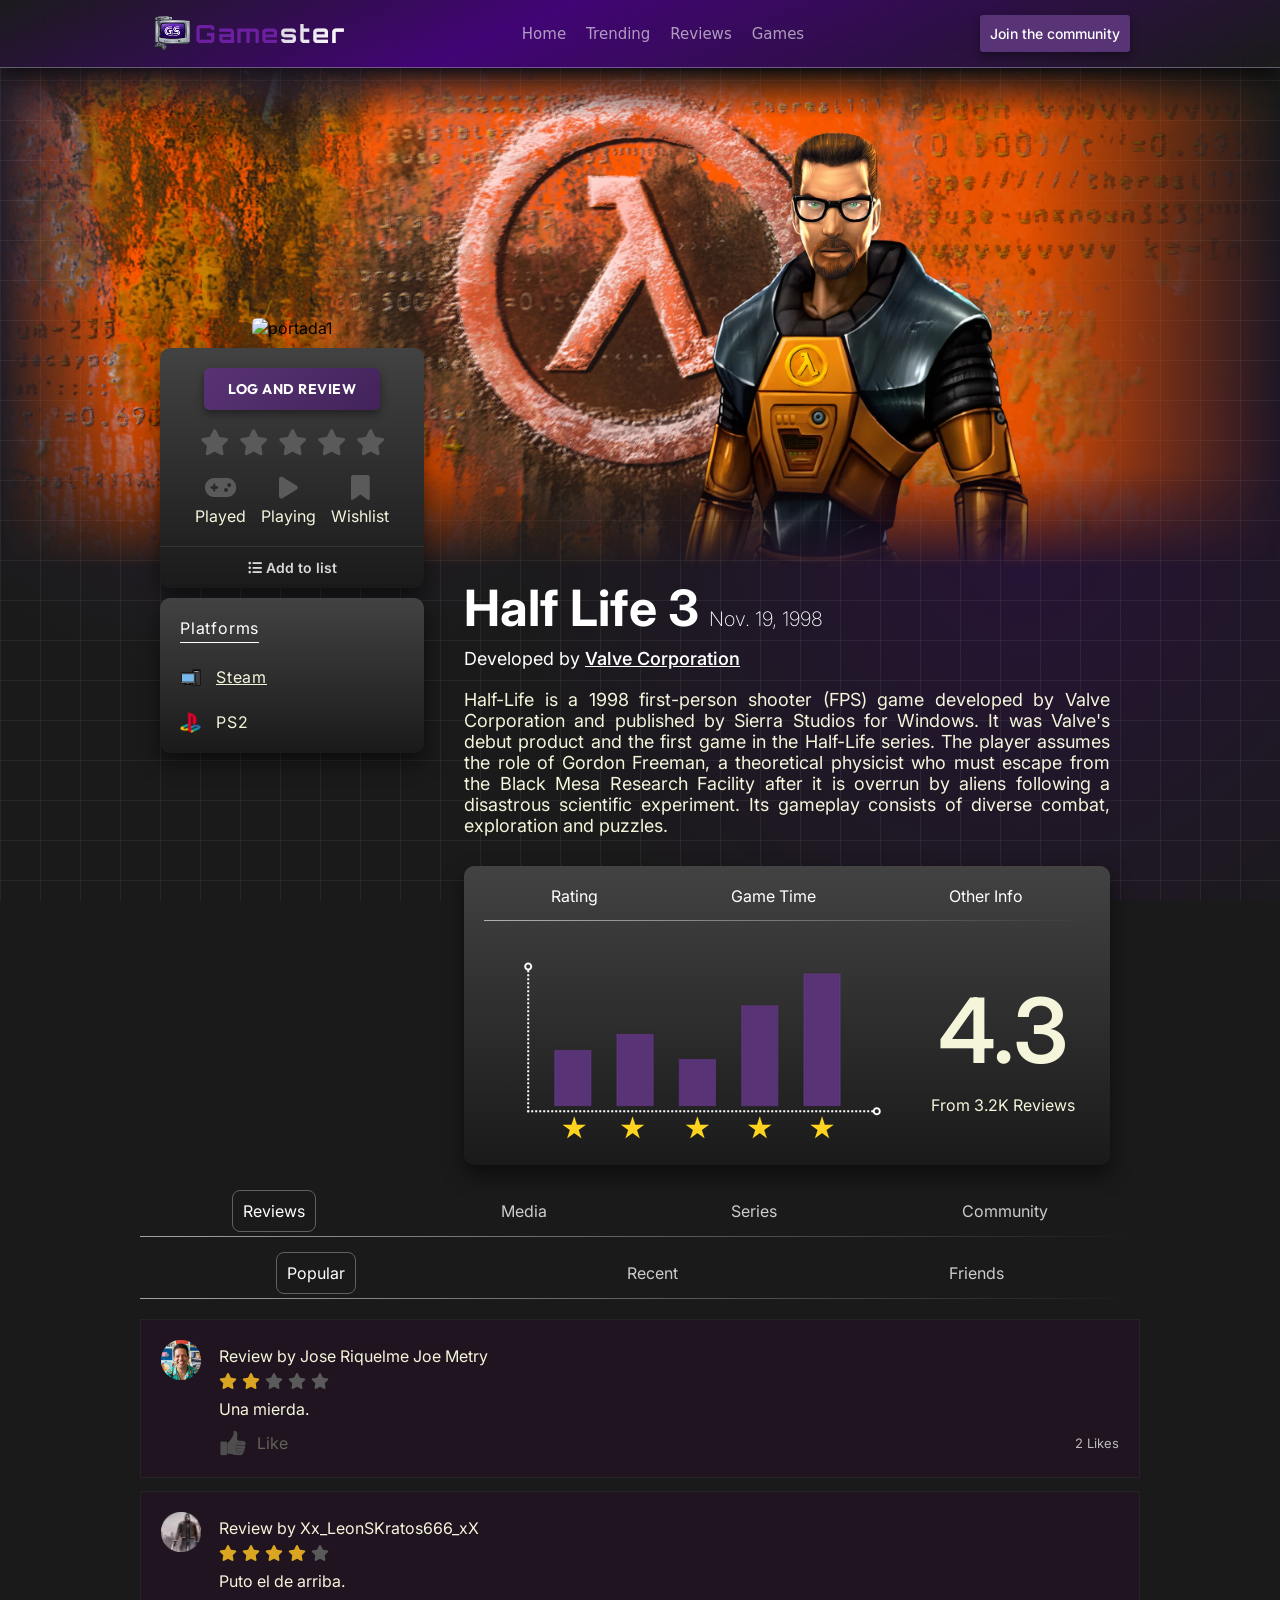
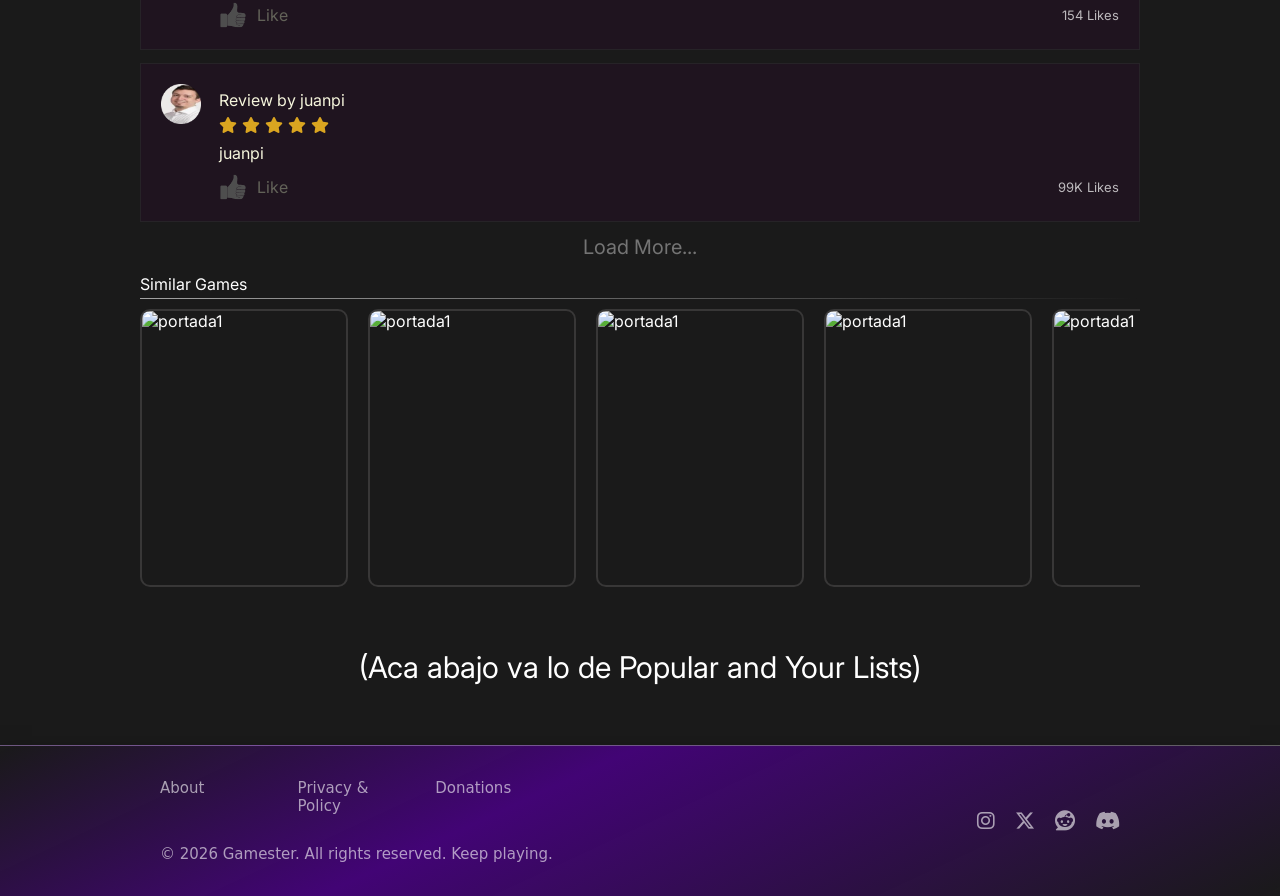
==== Landing/pages/game/index.html @ 96850163 "Minor changes" ====
<!DOCTYPE html>
<html lang="es">

<head>
    <meta charset="UTF-8">
    <meta name="viewport" content="width=device-width, initial-scale=1.0">
    <title>Demo</title>

    <link rel="stylesheet" href="../../styles/base.css">
    <link rel="stylesheet" href="../../styles/header.css">
    <link rel="stylesheet" href="../../styles/game/game-page.css">
    <link rel="stylesheet" href="../../styles/games-grid.css">
    <link rel="stylesheet" href="../../styles/footer.css">
    <link rel="stylesheet" href="../../styles/misc.css">

    <link rel="stylesheet" href="https://cdnjs.cloudflare.com/ajax/libs/font-awesome/6.7.2/css/all.min.css">
</head>

<body>

    <body>
        <!--------------------- HEADER ------------------------->

        <header class="header-container container-full">
            <div class="header container-xxl">
                <a href="../../index.html" class="no-lined-text">
                    <div class="logo">
                        <div class="logo-img">
                            <img src="../../assets/logo.png" alt="Gamester" class="logo-img">
                        </div>
                        <h1 class="logo-text" data-text="Gamester">
                            <span>Game</span>ster
                        </h1>
                    </div>
                </a>
                <nav class="nav">
                    <ul class="nav-list">
                        <li>
                            <a class="nav-list-item" href="../../index.html">Home</a>
                        </li>
                        <li>
                            <a class="nav-list-item" href="#">Trending</a>
                        </li>
                        <li>
                            <a class="nav-list-item" href="#">Reviews</a>
                        </li>
                        <li>
                            <a class="nav-list-item" href="#">Games</a>
                        </li>
                    </ul>
                </nav>
                <button class="join-button">
                    Join the community
                </button>

                <button class="menu-ham">
                    <i class="fa-solid fa-bars"></i>
                </button>

                <section class="side-menu">
                    <nav class="nav-side-bar">
                        <ul class="nav-list-side-bar">
                            <li>
                                <a class="nav-list-item item-side-bar" href="../../index.html">Home</a>
                            </li>
                            <li>
                                <a class="nav-list-item item-side-bar" href="#">Trending</a>
                            </li>
                            <li>
                                <a class="nav-list-item item-side-bar" href="#">Reviews</a>
                            </li>
                            <li class="last-li">
                                <a class="nav-list-item item-side-bar" href="#">Games</a>
                            </li>
                        </ul>
                    </nav>
                </section>
            </div>
        </header>

        <!---------------------- MAIN -------------------------->

        <main class="main container-full fade-in-objects">
            <section class="game-container">
                <div class="game-banner"></div>
                <div class="game-info container-xxl">
                    <div class="column-1">
                        <div class="game-pic">
                            <img src="https://images.igdb.com/igdb/image/upload/t_cover_big/co7zzj.webp" alt="portada1">
                        </div>
                        <div class="game-actions">
                            <button class="log-button">Log and Review</button>
                            <div class="stars-container">
                                <i class="star-icon fa-solid fa-star"></i>
                                <i class="star-icon fa-solid fa-star"></i>
                                <i class="star-icon fa-solid fa-star"></i>
                                <i class="star-icon fa-solid fa-star"></i>
                                <i class="star-icon fa-solid fa-star"></i>
                            </div>
                            <div class="user-states">
                                <div class="state-container">
                                    <i class="state-icon fa-solid fa-gamepad"></i>
                                    <p class="state-text">Played</p>
                                </div>
                                <div class="state-container">
                                    <i class="state-icon fa-solid fa-play"></i>
                                    <p class="state-text">Playing</p>
                                </div>
                                <div class="state-container">
                                    <i class="state-icon fa-solid fa-bookmark"></i>
                                    <p class="state-text">Wishlist</p>
                                </div>
                            </div>
                            <button class="add-to-list-button"><i class="fa-solid fa-list-ul"></i> Add to list</button>
                        </div>

                        <div class="platforms-box">
                            <p class="state-text platforms-text lined-text">Platforms</p>
                            <div class="platform-row">
                                <img src="../../assets/game-page/platform-logos/pc-logo.webp" alt="PC"
                                    class="platforms-image">
                                <a href="https://store.steampowered.com/app/70/HalfLife/" target="_blank"
                                    class="state-text platforms-text">Steam</a>
                            </div>
                            <div class="platform-row">
                                <img src="../../assets/game-page/platform-logos/ps-logo.webp" alt="PC"
                                    class="platforms-image">
                                <p class="state-text platforms-text">PS2</p>
                            </div>
                        </div>
                    </div>
                    <div class="column-2">
                        <div class="game-title">
                            <p>Half Life 3</p>
                            <p class="game-title-date">Nov. 19, 1998</p>
                        </div>
                        <div class="game-title">
                            <p class="game-title-developer">Developed by <span class="company-name">Valve
                                    Corporation</span></p>
                        </div>
                        <div class="game-title game-description">
                            <p>Half-Life is a 1998 first-person shooter (FPS) game developed by Valve Corporation and
                                published by Sierra Studios for Windows. It was Valve's debut product and the first game
                                in the Half-Life series. The player assumes the role of Gordon Freeman, a theoretical
                                physicist who must escape from the Black Mesa Research Facility after it is overrun by
                                aliens following a disastrous scientific experiment. Its gameplay consists of diverse
                                combat, exploration and puzzles.</p>
                        </div>
                        <div class="other-info-box">
                            <div class=gradient-lined-text>
                                <div class="other-info-header">
                                    <p>Rating</p>
                                    <p>Game Time</p>
                                    <p>Other Info</p>
                                </div>
                            </div>
                            <div class="other-info-body">
                                <img src="../../assets/game-page/other-info/histogram.png" alt="Grafico reviews"
                                    class="review-graph">
                                <div class="review-info">
                                    <p class="state-text review-number">4.3</p>
                                    <p class="state-text">From 3.2K Reviews</p>
                                </div>
                            </div>
                        </div>
                    </div>
                </div>
                <div class="details-column container-xxl">
                    <div class="details-header state-text gradient-lined-text">
                        <p class="selected-text">Reviews</p>
                        <p class="section-text">Media</p>
                        <p class="section-text">Series</p>
                        <p class="section-text">Community</p>
                    </div>
                    <div class="review-container">
                        <div class="details-header state-text gradient-lined-text">
                            <p class="selected-text">Popular</p>
                            <p class="section-text">Recent</p>
                            <p class="section-text">Friends</p>
                        </div>
                        <div class="review-box">
                            <img src="../../assets/game-page/review/quiensera.webp" alt="Reviewer1" class="mini-pfp">
                            <div class="review-content">
                                <p class="state-text">Review by Jose Riquelme Joe Metry</p>
                                <div class="reviewed-stars">
                                    <i class="yellow-star fa-solid fa-star"></i>
                                    <i class="yellow-star fa-solid fa-star"></i>
                                    <i class="grey-star fa-solid fa-star"></i>
                                    <i class="grey-star fa-solid fa-star"></i>
                                    <i class="grey-star fa-solid fa-star"></i>
                                </div>
                                <p class="state-text review-text">Una mierda.</p>
                                <div class="like-container">
                                    <div class="image-with-text">
                                        <img src="../../assets/game-page/review/like-hand.webp" alt="Mano like">
                                        <p class="state-text like-text">Like</p>
                                    </div>
                                    <p class="like-counter">2 Likes</p>
                                </div>
                            </div>
                        </div>
                        <div class="review-box">
                            <img src="../../assets/game-page/review/leonskratos.webp" alt="Reviewer2" class="mini-pfp">
                            <div class="review-content">
                                <p class="state-text">Review by Xx_LeonSKratos666_xX</p>
                                <div class="reviewed-stars">
                                    <i class="yellow-star fa-solid fa-star"></i>
                                    <i class="yellow-star fa-solid fa-star"></i>
                                    <i class="yellow-star fa-solid fa-star"></i>
                                    <i class="yellow-star fa-solid fa-star"></i>
                                    <i class="grey-star fa-solid fa-star"></i>
                                </div>
                                <p class="state-text review-text">Puto el de arriba.</p>
                                <div class="like-container">
                                    <div class="image-with-text">
                                        <img src="../../assets/game-page/review/like-hand.webp" alt="Mano like">
                                        <p class="state-text like-text">Like</p>
                                    </div>
                                    <p class="like-counter">154 Likes</p>
                                </div>
                            </div>
                        </div>
                        <div class="review-box">
                            <img src="../../assets/game-page/review/juanpi.webp" alt="Reviewer1" class="mini-pfp">
                            <div class="review-content">
                                <p class="state-text">Review by juanpi</p>
                                <div class="reviewed-stars">
                                    <i class="yellow-star fa-solid fa-star"></i>
                                    <i class="yellow-star fa-solid fa-star"></i>
                                    <i class="yellow-star fa-solid fa-star"></i>
                                    <i class="yellow-star fa-solid fa-star"></i>
                                    <i class="yellow-star fa-solid fa-star"></i>
                                </div>
                                <p class="state-text review-text">juanpi</p>
                                <div class="like-container">
                                    <div class="image-with-text">
                                        <img src="../../assets/game-page/review/like-hand.webp" alt="Mano like">
                                        <p class="state-text like-text">Like</p>
                                    </div>
                                    <p class="like-counter">99K Likes</p>
                                </div>
                            </div>
                        </div>
                        <p class="load-more-text">Load More...</p>
                    </div>
                </div>
                <div class="main-box-container container-xxl">
                    <div class="gradient-lined-text">
                        <p>Similar Games</p>
                    </div>
                    <div class="box-container-games">
                        <div class="game-box">
                            <img width="262" height="349"
                                src="https://images.igdb.com/igdb/image/upload/t_cover_big/co5rav.webp" alt="portada1">
                            <span class="hidden-name">
                                Doom
                                <span class="hidden-year">(1993)</span>
                            </span>
                        </div>
                        <div class="game-box">
                            <img width="262" height="349"
                                src="https://images.igdb.com/igdb/image/upload/t_cover_big/coc32b.webp" alt="portada1">
                            <span class="hidden-name">
                                Counter-Strike
                                <span class="hidden-year">(2000)</span>
                            </span>
                        </div>
                        <div class="game-box">
                            <img width="262" height="349"
                                src="https://images.igdb.com/igdb/image/upload/t_cover_big/co3acf.webp" alt="portada1">
                            <span class="hidden-name">
                                Call of Duty 2
                                <span class="hidden-year">(2005)</span>
                            </span>
                        </div>
                        <div class="game-box">
                            <img width="262" height="349"
                                src="https://images.igdb.com/igdb/image/upload/t_cover_big/coay61.webp" alt="portada1">
                            <span class="hidden-name">
                                Portal
                                <span class="hidden-year">(2007)</span>
                            </span>
                        </div>
                        <div class="game-box">
                            <img width="262" height="349"
                                src="https://images.igdb.com/igdb/image/upload/t_cover_big/co9bg8.webp" alt="portada1">
                            <span class="hidden-name">
                                Quake II
                                <span class="hidden-year">(1997)</span>
                            </span>
                        </div>
                        <div class="game-box">
                            <img width="262" height="349"
                                src="https://images.igdb.com/igdb/image/upload/t_cover_big/co7xtx.webp" alt="portada1">
                            <span class="hidden-name">
                                Duke Nukem
                                <span class="hidden-year">(1999)</span>
                            </span>
                        </div>
                    </div>
                </div>
                <div class="container-xxl">
                    <p class="dummy-text">(Aca abajo va lo de Popular and Your Lists)</p>
                </div>
            </section>
        </main>

        <!---------------------- FOOTER -------------------------->

        <footer class="footer-container container-full">
            <div class="footer container-xxl">
                <div class="left-side-footer">
                    <nav class="nav">
                        <ul class="nav-list">
                            <li class="nav-list-item">About</li>
                            <li class="nav-list-item">Privacy & Policy</li>
                            <li class="nav-list-item">Donations</li>
                        </ul>
                    </nav>
                    <p class="rights">
                        © 2026 Gamester. All rights reserved. Keep playing.
                    </p>
                </div>
                <div class="right-side-footer">
                    <i class="social-i fa-brands fa-instagram"></i>
                    <i class="social-i fa-brands fa-x-twitter"></i>
                    <i class="social-i fa-brands fa-reddit"></i>
                    <i class="social-i fa-brands fa-discord"></i>
                </div>
            </div>
        </footer>

        <script src="../../scripts/side-menu.js"></script>
    </body>

</html>
---- Landing/styles/base.css ----
/*******************************************************
********************* GOOGLE FONTS ***********************
*******************************************************/

@import url('https://fonts.googleapis.com/css2?family=Orbitron:wght@400;700;900&family=Poppins:wght@300;400;600&display=swap');
@import url('https://fonts.googleapis.com/css2?family=Inter:wght@400;700;900&display=swap');
@import url('https://fonts.googleapis.com/css2?family=Outfit:wght@100..900&display=swap');

/*******************************************************
********************* VARIABLES ***************************
*******************************************************/

:root {
    --font-heading: 'Orbitron', sans-serif;
    --font-body: 'Inter', system-ui, -apple-system, sans-serif;
    --font-banner: 'Outfit', sans-serif;

    --bg-base: #1A1A1A;
    --bg-surface: #424242;

    --brand-primary: #583375;
    --brand-hover: #43235a;

    --bg-dark: #150524;

    --shadow-sm: 0 2px 4px rgba(0, 0, 0, 0.3);
    --shadow-md: 0 4px 8px rgba(0, 0, 0, 0.4);
    --shadow-lg: 0 10px 20px rgba(0, 0, 0, 0.5);

    --shadow-hover-logo: 0 4px 8px #150524;
}

/*******************************************************
********************* RESET *******************************
*******************************************************/

*,
*::after,
*::before {
    margin: 0;
    padding: 0;
    box-sizing: border-box;
}

/*******************************************************
********************* CONTENEDORES (ANCHOS) ***************
*******************************************************/

.container-full {
    width: 100%;
}

.container-xxl {
    max-width: 1000px;
    width: 100%;
}

/*******************************************************
********************* HTML / BODY BASE *********************
*******************************************************/

html {
    font-family: system-ui, -apple-system, BlinkMacSystemFont, 'Segoe UI', Roboto, Oxygen, Ubuntu, Cantarell, 'Open Sans', 'Helvetica Neue', sans-serif;
}

body {
    background-color: var(--bg-base);
    background-image:
        linear-gradient(rgba(255, 255, 255, 0.06) 1px, transparent 1px),
        linear-gradient(90deg, rgba(255, 255, 255, 0.06) 1px, transparent 1px),
        radial-gradient(circle at 20% 20%, rgba(88, 51, 117, 0.35), transparent 40%),
        radial-gradient(circle at 80% 60%, rgba(66, 4, 117, 0.3), transparent 45%);
    background-size: 40px 40px, 40px 40px, 100% 100%, 100% 100%;
    background-attachment: fixed;
    display: flex;
    flex-direction: column;
    align-items: center;
    overflow-x: hidden;
    gap: 0;
}

/*******************************************************
********************* ANIMACIONES GENERALES ****************
*******************************************************/

.fade-in-objects {
    animation: fadeIn 1s ease-out forwards;
}

@keyframes fadeIn {
    from {
        opacity: 0;
        transform: translateY(40px);
    }

    to {
        opacity: 1;
        transform: translateY(0);
    }
}
---- Landing/styles/header.css ----
/*******************************************************
********************* HEADER (CONTENEDOR) **************
*******************************************************/

.header-container {
    display: flex;
    justify-content: center;
    border-bottom: 1px solid rgb(255, 255, 255, 0.3);
    background: #2B1240;
    background: linear-gradient(155deg, rgba(26, 26, 26, 0.9) 0%, rgb(66, 4, 117) 40%, rgba(26, 26, 26, 0.9) 100%);
    box-shadow: var(--shadow-lg);
}

.header {
    display: flex;
    justify-content: space-between;
    align-items: center;
    padding: 15px 10px;
    position: relative;

    @media (max-width: 800px) {
        padding: 15px 20px;
    }
}

/*******************************************************
********************* LOGO *****************************
*******************************************************/

.logo {
    display: flex;
    align-items: center;

    &:hover .logo-img {
        animation: bounce .5s ease-in-out;
    }
}

@keyframes bounce {
    0% {
        transform: rotate(0deg) scale(1);
    }

    50% {
        transform: rotate(-4deg) scale(0.95);
    }

    100% {
        transform: rotate(0deg) scale(1);
    }
}

.logo-img {
    width: 45px;
    height: 35px;
    transition: all .2s ease-in-out;
}

.logo-text {
    letter-spacing: 2px;
    font-size: 25px;
    font-family: var(--font-heading);
    cursor: pointer;
    color: rgba(255, 255, 255, 0.85);
    transition: all .1s ease-in-out;
    margin: 0 !important;
    position: relative;
    display: inline-block;

    span {
        color: rgb(109, 31, 161);
    }

    /* Brillo que cruza el texto del logo al hacer hover */
    &::before {
        content: attr(data-text);
        position: absolute;
        inset: 0;
        white-space: pre;
        color: transparent;
        background: linear-gradient(120deg, transparent 35%, rgba(255, 255, 255, .9) 50%, transparent 65%);
        background-size: 250% 100%;
        background-position: -150% 0;
        -webkit-background-clip: text;
        background-clip: text;
        transition: background-position .8s;
        pointer-events: none;
    }

    &:hover::before {
        background-position: 150% 0;
    }
}

/*******************************************************
********************* NAVEGACIÓN ***********************
*******************************************************/

.nav {
    @media (max-width: 800px) {
        display: none;
    }
}

.nav-list {
    display: flex;
    gap: 20px;
    list-style: none;
}

.nav-list-side-bar {
    display: flex;
    list-style: none;
    flex-direction: column;

    li {
        border-bottom: 1px solid;
        border-image: linear-gradient(to right, rgba(255, 255, 255, 0.6), transparent) 1;
        transition: all .2s ease-in-out;


        &:hover {
            background-color: var(--brand-hover);
        }
    }
}

.nav-list-item {
    width: 100%;
    height: 100%;
    color: rgb(255, 255, 255, 0.6);
    font-size: 15px;
    text-decoration: none;
    font-weight: 500;
    transition: all .1s ease-in-out;

    &:hover {
        color: #ffffff;
    }
}

.item-side-bar {
    display: block;
    padding: 10px 0px 10px 15px;
    width: 100%;
    height: 100%;
}

.last-li{
    border-bottom: none !important;
    border-radius: 0px 0px 0px 10px;

    a{
        text-wrap: nowrap;
    }
}

@keyframes item-spawn {
    0% {
        width: 0px;
    }

    100% {
        width: 350px;
    }
}

/*******************************************************
********************* BOTÓN "JOIN" *********************
*******************************************************/

.join-button {
    color: #ffffff;
    background-color: var(--brand-primary);
    font-family: var(--font-body);
    border: none;
    font-size: 14px;
    padding: 10px;
    border-radius: 3px;
    cursor: pointer;
    transition: all .1s ease-in-out;
    font-weight: 500;
    box-shadow: var(--shadow-md);

    &:hover {
        background-color: var(--brand-hover);
        transform: scale(0.99);
    }

    &:active {
        transform: scale(0.95);
    }

    @media (max-width: 800px) {
        display: none;
    }
}

.join-button-sidebar {
    color: #ffffff;
    background-color: var(--brand-primary);
    font-family: var(--font-body);
    border: none;
    font-size: 14px;
    padding: 10px;
    border-radius: 3px;
    cursor: pointer;
    transition: all .1s ease-in-out;
    font-weight: 500;
    box-shadow: var(--shadow-md);
    white-space: nowrap;

    &:hover {
        background-color: var(--brand-hover);
        transform: scale(0.99);
    }

    &:active {
        transform: scale(0.95);
    }
}


/*******************************************************
********************* MENÚ HAM *************************
*******************************************************/

.menu-ham {
    display: none;
    color: #ffffff;
    background-color: var(--brand-primary);
    font-family: var(--font-body);
    border: none;
    font-size: 20px;
    padding: 10px 15px;
    border-radius: 3px;
    cursor: pointer;
    transition: all .1s ease-in-out;
    box-shadow: var(--shadow-md);

    &:hover {
        background-color: var(--brand-hover);
    }

    &:active {
        transform: scale(0.95);
    }

    @media (max-width: 800px) {
        display: block;
    }
}

.side-menu {
    display: none;
    position: absolute;
    width: 350px;
    height: auto;

    background: linear-gradient(
        338deg,
        rgba(43, 18, 64, 1) 45%,
        rgba(88, 51, 117, 1) 100%
    );

    border-left: 1px solid rgb(255, 255, 255, 0.3);
    border-bottom: 1px solid rgb(255, 255, 255, 0.3);
    border-radius: 0 0 0 10px;

    top: calc(100% + 1px);
    right: 0;
    z-index: 3;

    overflow: hidden;

    @media (min-width: 800px) {
        opacity: 0;
    }
}

.side-menu-spawn {
    display: block;
    animation: side-spawn 0.6s ease-in-out forwards;
}

.side-menu-despawn {
    display: block;
    animation: side-despawn 0.6s ease-in-out forwards;
    border-left: none;
}

@keyframes side-spawn {
    from {
        width: 0;
    }

    to {
        width: 350px;
    }
}

@keyframes side-despawn {
    from {
        width: 350px;
    }

    to {
        width: 0;
    }
}
---- Landing/styles/game/game-page.css ----
/*******************************************************
********************* CONTENEDOR DE PÁGINA *********************
*******************************************************/

.game-container {
    display: flex;
    flex-direction: column;
    gap: 0;
    align-items: center;
    font-family: var(--font-body);
}

/*******************************************************
********************* BANNER PRINCIPAL (HERO) ******************
*******************************************************/

.game-banner {
    width: 100%;
    max-width: 1500px;
    min-height: 500px;
    background-image: url("../../assets/game-page/HLBanner.webp");
    background-position: center;
    background-size: cover;
    background-repeat: no-repeat;
    flex-direction: column;
    justify-content: space-between;
    overflow: hidden;

    -webkit-mask-image:
        linear-gradient(to right, transparent, black 10%, black 80%, transparent),
        linear-gradient(to bottom, transparent, black 10%, black 80%, transparent);
    mask-image:
        linear-gradient(to right, transparent, black 10%, black 80%, transparent),
        linear-gradient(to bottom, transparent, black 10%, black 80%, transparent);
    mask-composite: intersect;
}

/*******************************************************
********************* LAYOUT DE INFO (2 columnas) ***************
*******************************************************/

.game-info {
    width: 100%;
    display: grid;
    grid-template-columns: 0fr 2fr;
    margin-top: -250px;
    padding: 0px 20px;
    z-index: 99;

    @media (max-width: 750px) {
        grid-template-columns: 1fr;
    }
}

.column-1 {
    display: flex;
    flex-direction: column;
    gap: 0px;
    align-items: center;
    width: fit-content;
}

.column-2 {
    margin-top: 260px;
    padding-left: 40px;
    padding-right:  10px;

    @media (max-width: 750px) {
        margin-top: 20px;
        padding-left: 10px;
        padding-right: 0px;
    }
}

/*******************************************************
********************* PORTADA DEL JUEGO ************************
*******************************************************/

.game-pic {
    border: 0px solid rgb(56, 55, 55);
    border-radius: 5px;
    overflow: hidden;
    display: flex;
    justify-content: center;

    @media (max-width: 750px) {
        justify-content: start;
    }
}

.game-pic img {
    max-width: 100%;
    border-radius: 5px;
    object-fit: cover;
    transition: all 0.2s ease-in-out;
}

/*******************************************************
********************* TÍTULO Y DESCRIPCIÓN **********************
*******************************************************/

.game-title {
    color: white;
    font-size: 50px;
    font-weight: 700;
    display: flex;
    flex-wrap: wrap;
    gap: 10px;
    align-items: end;
    text-align: start;

    @media (max-width: 750px) {
        flex-direction: column;
        align-items: start !important;
        gap: 10px;
    }
}

.game-title-developer {
    font-size: 18px;
    font-weight: 400;
    padding-top: 10px;
}

.game-title-date {
    font-size: 20px;
    font-weight: 200;
    padding-bottom: 7px;
}

.game-description {
    font-size: 18px;
    font-weight: 400;
    font-family: var(--font-body);
    color: beige;
    padding-top: 20px;
    text-align: justify;
}

.company-name {
    text-decoration: underline;
    cursor: pointer;
    font-weight: 550;
}

/*******************************************************
********************* PANEL DE ACCIONES (log/rating) *************
*******************************************************/

.game-actions {
    margin-top: 10px;
    display: flex;
    flex-direction: column;
    align-items: center;
    gap: 20px;
    padding-top: 20px;
    width: 264px;
    background: linear-gradient(180deg, var(--bg-surface), var(--bg-base));
    border-radius: 10px;
    box-shadow: var(--shadow-lg);
}

.log-button {
    color: #ffffff;
    padding: 12px 24px;
    border-radius: 6px;
    border: none;
    font-family: var(--font-banner);
    font-weight: 700;
    font-size: 14px;
    letter-spacing: 0.5px;
    text-transform: uppercase;
    cursor: pointer;
    background: linear-gradient(135deg, var(--brand-primary), var(--brand-hover));
    box-shadow: var(--shadow-md);
    transition: all .1s ease-in-out;
}

.log-button:hover {
    background: linear-gradient(135deg, var(--brand-hover), var(--brand-primary));
    box-shadow: var(--shadow-lg);
    transform: translateY(-2px);
}

.stars-container {
    display: flex;
    flex-direction: row-reverse;
    gap: 10px;
}

.star-icon {
    color: #5a5a5a;
    font-size: 26px;
    cursor: pointer;
    transition: color .15s ease, transform .15s ease;
}

.star-icon:hover,
.star-icon:hover~.star-icon {
    color: goldenrod;
}

.star-icon:hover {
    transform: scale(1.15);
}

.user-states {
    display: flex;
    justify-content: center;
    gap: 15px;
}

.state-container {
    display: flex;
    flex-direction: column;
    justify-content: center;
    align-items: center;
    gap: 5px;
}

.state-icon {
    color: #5a5a5a;
    font-size: 25px;
    cursor: pointer;
    transition: all .1s ease-in-out;

    &:hover {
        color: beige;
    }
}

.state-text {
    color: beige;
    font-family: var(--font-body);
}

.add-to-list-button {
    width: 100%;
    padding: 12px;
    cursor: pointer;
    color: #d8d8d8;
    background-color: transparent;
    border: none;
    border-top: 1px solid rgba(255, 255, 255, 0.08);
    font-family: var(--font-body);
    font-weight: 600;
    font-size: 14px;
    border-radius: 0 0 10px 10px;
    transition: background-color .15s ease, color .15s ease;
}

.add-to-list-button:hover {
    background-color: var(--bg-dark);
    color: #ffffff;
}

/*******************************************************
********************* PANEL DE PLATAFORMAS **********************
*******************************************************/

.platforms-box {
    display: flex;
    flex-direction: column;
    align-items: start;
    gap: 24px;
    padding: 20px;
    margin-top: 10px;
    width: 264px;
    background: linear-gradient(180deg, var(--bg-surface), var(--bg-base));
    border-radius: 10px;
    box-shadow: var(--shadow-lg);
    font-family: var();
}

.platform-row {
    display: flex;
    gap: 15px;
}

.platforms-image {
    color: white;
    position: relative;
    overflow: hidden;
    height: 21px;
    width: 21px;
}

.platforms-image img {
    display: block;
    width: auto;
    height: auto;
}

.platforms-text{
    font-family: var(--font-body);
    letter-spacing: 0.8px;
}

/*******************************************************
******************** PANEL DE OTRA INFO ****************
*******************************************************/

.other-info-box{
    display: flex;
    flex-direction: column;
    gap: 24px;
    padding: 20px;
    margin-top: 30px;
    max-width: 100%;
    background: linear-gradient(180deg, var(--bg-surface), var(--bg-base));
    border-radius: 10px;
    box-shadow: var(--shadow-lg);
    font-family: var(--font-body);
}

.other-info-header{
    display: flex;
    flex-wrap: wrap;
    justify-content: space-around;
    padding-bottom: 10px;
}

.other-info-body {
    display: flex;
    justify-content: space-around;
    flex-wrap: wrap;
    width: 100%;
    @media (max-width: 750px) {
        gap: 15px;
    }
}

.review-info{
    display: flex;
    flex-direction: column;
    align-items: center;    
    justify-content: center;
    gap: 10px;   
}

.review-number{
    font-size: 90px;
    font-weight: 600;
}


/*******************************************************
*********COLUMNA REVIEW/MEDIA/SERIES/COMMUNITY**********
*******************************************************/

.details-column{
    margin-top: 25px;
    display: flex;
    flex-direction: column;
    gap: 0px;
    align-items: center;
}

.details-header{
    display: flex;
    flex-wrap: wrap;
    align-items: center;
    justify-content: space-around; 
    width: 100%;
    row-gap: 20px;
    margin-bottom: 15px;
}

/***********************************
**************REVIEWS***************
************************************/

.review-container{
    display: flex;
    flex-wrap: wrap;
    justify-content: space-around; 
    width: 100%;
    row-gap: 5px;
    margin-bottom: 15px;
}

.review-box{
    display: grid;
    grid-template-columns: max-content 1fr; 

    border: 1px solid #262327; 
    background-color: rgb(31, 20, 31);  
    padding: 20px;    
    margin-bottom: 8px; 
    box-sizing: border-box; 
    width: 100%; 
    min-height: 150px;
}

.mini-pfp img{
    height: 40px;
    width: 100%;
}

.review-content {
  display: flex;
  flex-direction: column;
  padding-top: 6px; 
}

.reviewed-stars{
    margin-top: 7px;
    display: flex;
    flex-direction: row;
    gap: 5px;
}

.grey-star{
    color: #5a5a5a;
}

.yellow-star{
    color: goldenrod;
}

.review-text{
    margin-top: 10px;
}

.image-with-text{
    font-size: 16px;
    filter: brightness(0.4); 
    transition: filter 0.3s ease;
}

.image-with-text img{
    display: block;
    width: 28px;
    height: 28px;
    margin-right: 10px;
}

.image-with-text:hover{
    filter: brightness(3.2); 
    cursor: pointer;
}

.like-container{
    margin-top: 10px;
    display: flex;
    justify-content: space-between;
    align-items: center;
    height: fit-content;
}

.like-counter{
    color: white;
    opacity:  0.7;
    font-size: 13px;
}
---- Landing/styles/games-grid.css ----
/*******************************************************
********************* TARJETA DE JUEGO ************************
*******************************************************/

.game-box {
    color: white;
    border: 2px solid rgb(56, 55, 55);
    position: relative;
    overflow: hidden;
    border-radius: 10px;
    height: 278px;
    width: 208px;
}

.game-box img {
    width: 100%;
    height: 100%;
    object-fit: cover;
    display: block;
    z-index: 1;
    position: relative;
    transition: all 0.2s ease-in-out;
}

.game-box:hover img {
    filter: blur(4px);
}

.hidden-name {
    color: white;
    display: none;
    position: absolute;
    top: 50%;
    left: 50%;
    transform: translate(-50%, -50%);
    z-index: 2;
    text-shadow: 2px 2px 5px rgba(0, 0, 0, 0.9);
    font-size: 1.5rem;
    font-weight: bold;
    text-align: center;
    width: 100%;
}

.hidden-year {
    color: white;
    position: relative;
    opacity: 0.8;
    font-size: 15px;
}

.game-box:hover .hidden-name {
    display: block;
}

/*******************************************************
********************* CARRUSEL/GRILLA DE TARJETAS **************
*******************************************************/

.main-box-container {
    width: 100%;
    margin-bottom: 20px;
    overflow: hidden;
}

.box-container-games {
    display: grid;
    grid-template-columns: repeat(6, 208px);
    gap: 20px;
    height: 310px;
    padding: 10px 0px;
    overflow-x: scroll;
    scrollbar-width: thin;
    scrollbar-color: #444 #1a1a1a;
}

.box-container-games::-webkit-scrollbar {
    height: 10px;
}

.box-container-games::-webkit-scrollbar-track {
    background: #1a1a1a;
    border-radius: 8px;
}

.box-container-games::-webkit-scrollbar-thumb {
    background: #444;
    border-radius: 8px;
    border: 2px solid #1a1a1a;
}

/*******************************************************
********************* GRILLA DE CAPTURAS ***********************
*******************************************************/

.pictures-box {
    color: rgb(88, 88, 88);
    border: 2px solid rgb(88, 88, 88);
    border-radius: 10px;
    height: 240px;
    width: 426px;
    overflow: hidden;
}

.pictures-box img {
    width: 100%;
    height: 100%;
    object-fit: cover;
}

.box-container-pictures {
    display: grid;
    grid-template-columns: repeat(2, 426px);
    grid-template-rows: repeat(3, 240px);
    gap: 20px;
    padding: 10px 0px;
    justify-content: center;
}
---- Landing/styles/footer.css ----
/*******************************************************
********************* FOOTER (CONTENEDOR) *******************
*******************************************************/

.footer-container {
    display: flex;
    justify-content: center;
    border-bottom: none !important;
    border-top: 1px solid rgb(255, 255, 255, 0.3);
    background: linear-gradient(155deg, rgba(26, 26, 26, 0.9) 0%, rgb(66, 4, 117) 40%, rgba(26, 26, 26, 0.9) 100%) !important;
    box-shadow: var(--shadow-lg);
    margin-top: 40px;
}

.footer {
    display: flex;
    justify-content: space-between;
    align-items: center;
    height: 150px;
    padding: 0px 20px;
    flex-wrap: wrap;
}

.footer-nav-list {
    display: flex;
    gap: 20px;
    list-style: none;
}

.footer-nav-list-item {
    width: 100%;
    height: 100%;
    color: rgb(255, 255, 255, 0.6);
    font-size: 15px;
    text-decoration: none;
    font-weight: 500;
    transition: all .1s ease-in-out;

    &:hover {
        color: #ffffff;
    }
}

/*******************************************************
********************* COLUMNAS DEL FOOTER *********************
*******************************************************/

.left-side-footer {
    display: flex;
    flex-direction: column;
    gap: 30px;
}

.right-side-footer {
    display: flex;
    align-items: center;
    justify-content: space-between;
    gap: 20px;
}

/*******************************************************
********************* ICONOS SOCIALES Y COPY ******************
*******************************************************/

.social-i {
    color: rgb(255, 255, 255, 0.6);
    font-size: 20px;
    cursor: pointer;
    transition: all .1s ease-in-out;

    &:hover {
        color: #ffffff;
        transform: scale(1.04);
    }
}

.rights {
    color: rgb(255, 255, 255, 0.6);
    font-size: 15px;
    cursor: default;

    &:hover {
        text-decoration: underline;
    }
}
---- Landing/styles/misc.css ----
/*******************************************************
********************* DUMMY TEXT ***********************
*******************************************************/

.dummy-text{
    display: block;
    margin: 20px;
    color: white;
    text-align: center;
    font-size: 30px;
}

/*******************************************************
********************* MENSAJE DE BIENVENIDA ********************
*******************************************************/

.welcome-box {
    color: white;
    opacity: 0.85;
    font-family: Arial, Helvetica, sans-serif;
    font-size: large;
    display: flex;
    justify-content: center;
    align-items: center;
    margin-top: 50px;
    margin-bottom: 20px;
}

/*******************************************************
***************** TEXTO CON LINEA ABAJO ****************
*******************************************************/

.lined-text{
    color: white;
    font-family: var(--font-body);
    border-bottom: 1px solid;
    padding-bottom: 4px;
}

.gradient-lined-text {
    color: white;
    font-family: var(--font-body);
    border-bottom: 1px solid;
    border-image: linear-gradient(to right, rgba(255, 255, 255, 0.6), transparent) 1;
    padding-bottom: 4px;
}

/*******************************************************
***************** FOTOS DE PERFIL **********************
*******************************************************/

.mini-pfp{
    height: 40px;
    width: 40px;
    margin-right: 18px;
}

/*******************************************************
*************** IMAGEN CON TEXTO AL LADO ***************
*******************************************************/

.image-with-text{
    display: flex;
    flex-wrap: wrap;
    height: fit-content;
    align-items: center;
}

/*******************************************************
******************* TEXTO CARGAR MÁS *******************
*******************************************************/

.load-more-text{
    color: rgb(193, 193, 193);
    font-size: 20px;
    filter: brightness(0.6); 
    transition: filter 0.3s ease;
}

.load-more-text:hover{
    filter: brightness(3.2); 
    cursor: pointer;
}

/*******************************************************
******************* TEXTO DE SECCION *******************
*******************************************************/

.section-text{
    filter: brightness(0.8); 
    transition: filter 0.3s ease;
}

.section-text:hover{
    filter: brightness(3.2); 
    cursor: pointer;
}

.selected-text{
    padding: 10px;
    border-radius: 8px;
    border: 1px solid #616161;
}

/*******************************************************
********************* NO SUBRAYADO *********************
*******************************************************/

.no-lined-text{
    text-decoration: none;
}
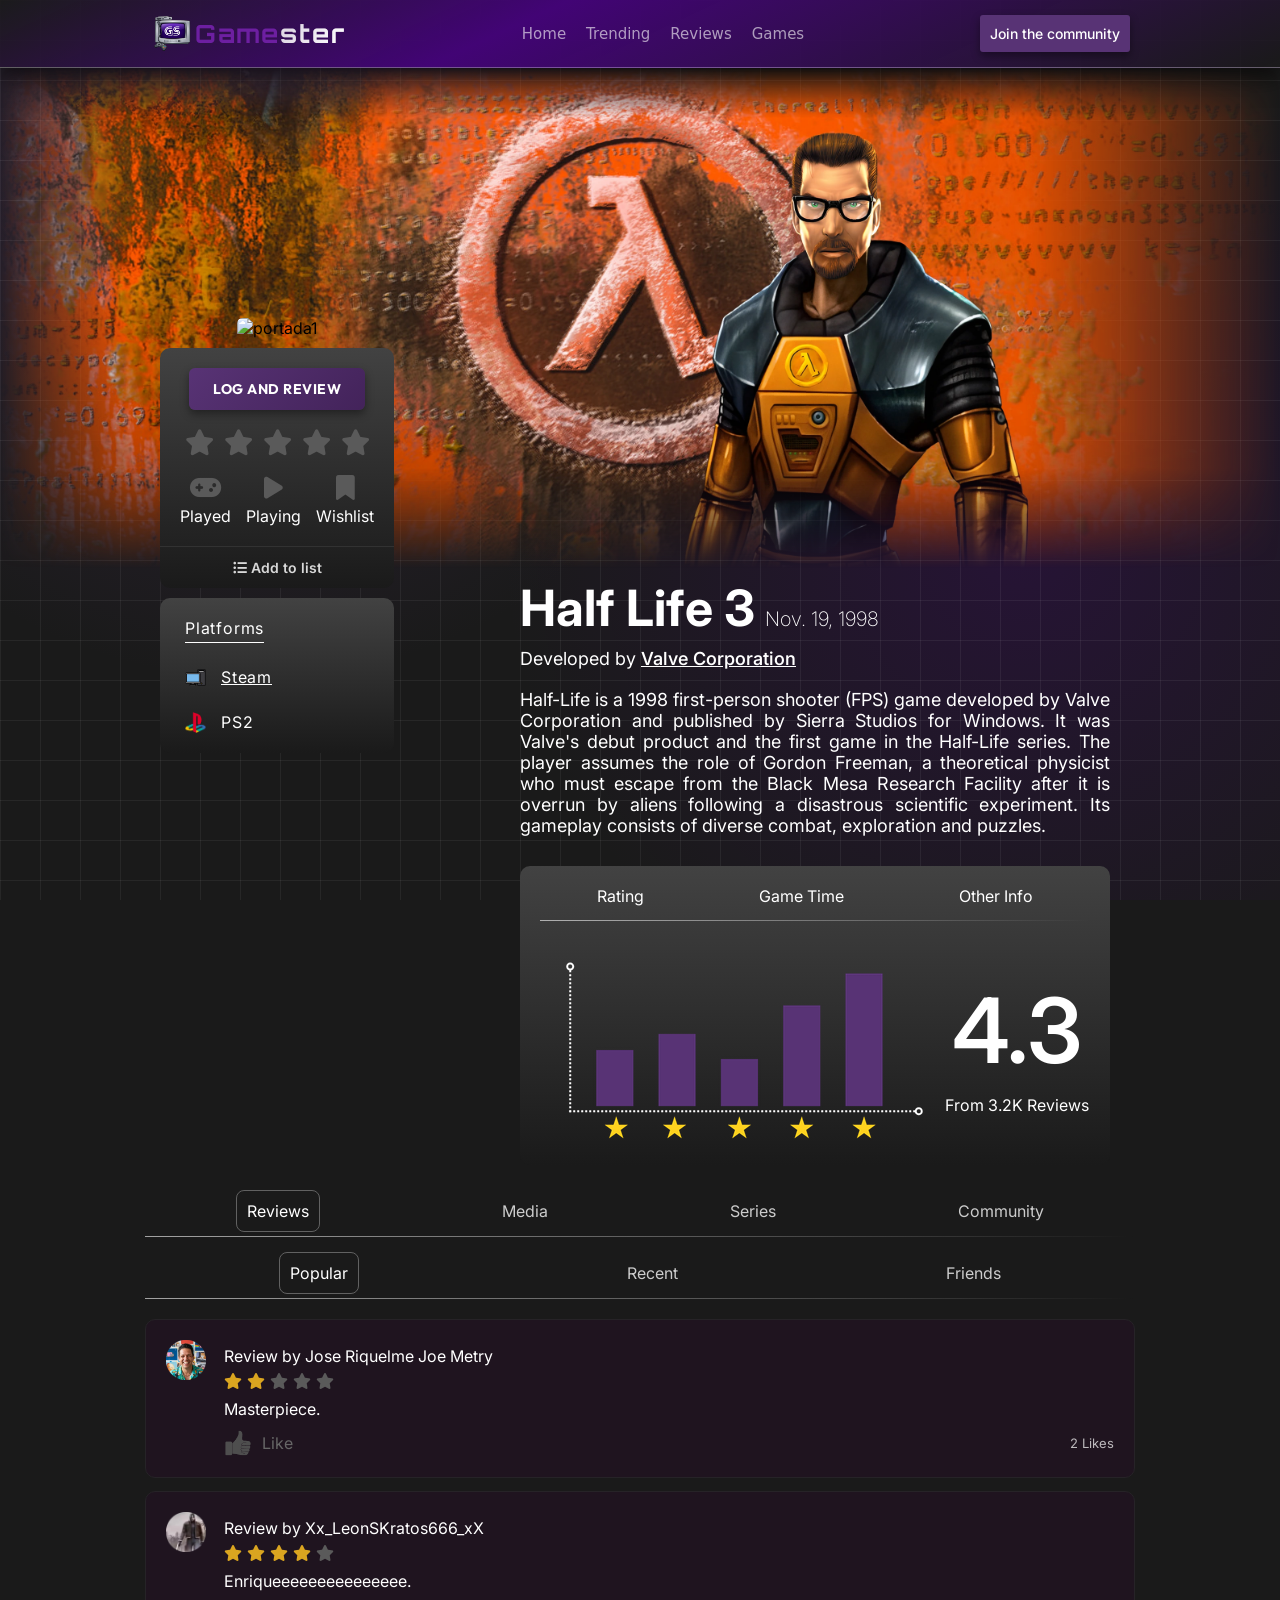
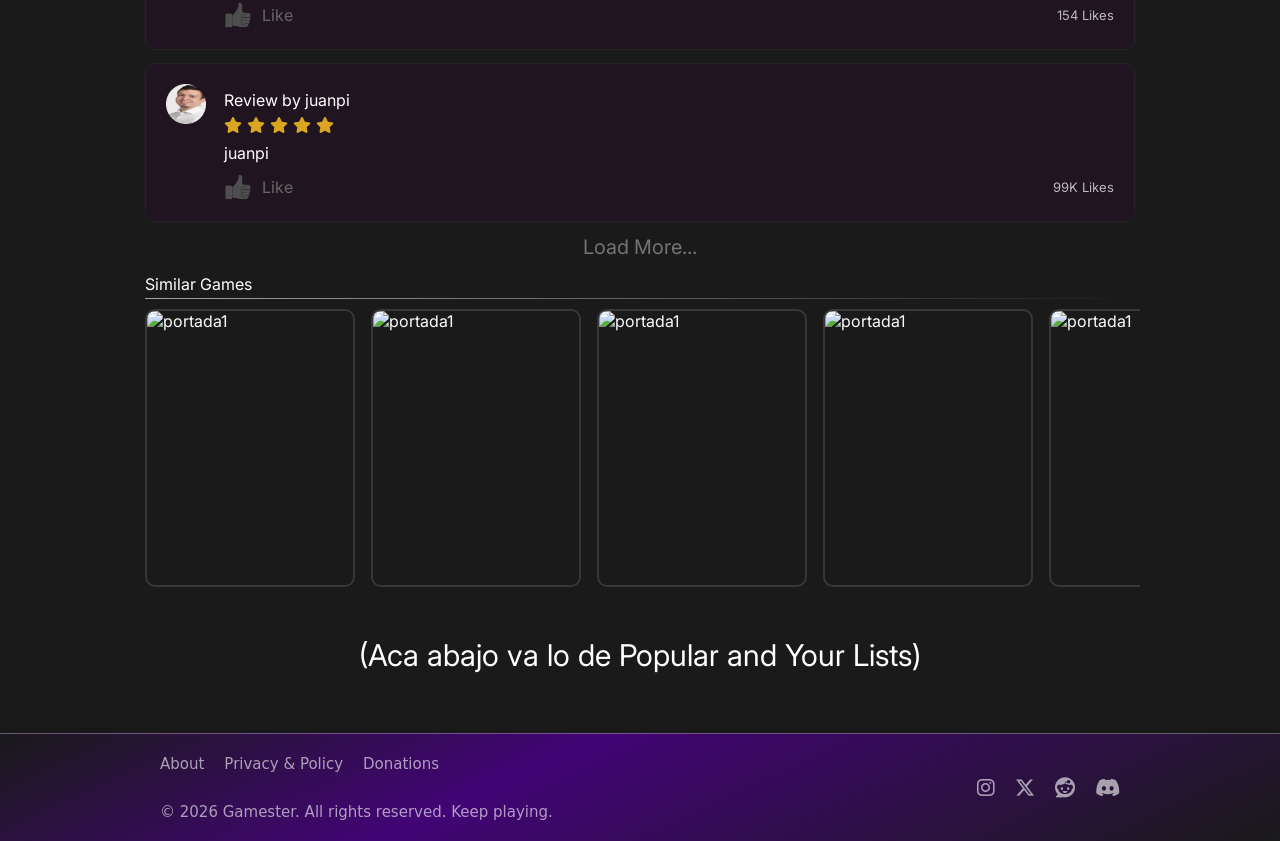
==== commit 43a84c81: "Game details page responsive improvement" ====
--- a/Landing/pages/game/index.html
+++ b/Landing/pages/game/index.html
@@ -88,63 +88,90 @@
                         <div class="game-pic">
                             <img src="https://images.igdb.com/igdb/image/upload/t_cover_big/co7zzj.webp" alt="portada1">
                         </div>
-                        <div class="game-actions">
-                            <button class="log-button">Log and Review</button>
-                            <div class="stars-container">
-                                <i class="star-icon fa-solid fa-star"></i>
-                                <i class="star-icon fa-solid fa-star"></i>
-                                <i class="star-icon fa-solid fa-star"></i>
-                                <i class="star-icon fa-solid fa-star"></i>
-                                <i class="star-icon fa-solid fa-star"></i>
-                            </div>
-                            <div class="user-states">
-                                <div class="state-container">
-                                    <i class="state-icon fa-solid fa-gamepad"></i>
-                                    <p class="state-text">Played</p>
-                                </div>
-                                <div class="state-container">
-                                    <i class="state-icon fa-solid fa-play"></i>
-                                    <p class="state-text">Playing</p>
-                                </div>
-                                <div class="state-container">
-                                    <i class="state-icon fa-solid fa-bookmark"></i>
-                                    <p class="state-text">Wishlist</p>
-                                </div>
-                            </div>
-                            <button class="add-to-list-button"><i class="fa-solid fa-list-ul"></i> Add to list</button>
-                        </div>
-
-                        <div class="platforms-box">
-                            <p class="state-text platforms-text lined-text">Platforms</p>
-                            <div class="platform-row">
-                                <img src="../../assets/game-page/platform-logos/pc-logo.webp" alt="PC"
-                                    class="platforms-image">
-                                <a href="https://store.steampowered.com/app/70/HalfLife/" target="_blank"
-                                    class="state-text platforms-text">Steam</a>
-                            </div>
-                            <div class="platform-row">
-                                <img src="../../assets/game-page/platform-logos/ps-logo.webp" alt="PC"
-                                    class="platforms-image">
-                                <p class="state-text platforms-text">PS2</p>
+                        <div class="hidden-game-info">
+                            <div class="game-title">
+                                <p>Half Life 3</p>
+                                <p class="game-title-date">Nov. 19, 1998</p>
+                            </div>
+                            <div class="game-title">
+                                <p class="game-title-developer">Developed by <span class="company-name">Valve
+                                        Corporation</span></p>
+                            </div>
+                            <div class="game-description">
+                                <p>Half-Life is a 1998 first-person shooter (FPS) game developed by Valve Corporation
+                                    and
+                                    published by Sierra Studios for Windows. It was Valve's debut product and the first
+                                    game
+                                    in the Half-Life series. The player assumes the role of Gordon Freeman, a
+                                    theoretical
+                                    physicist who must escape from the Black Mesa Research Facility after it is overrun
+                                    by
+                                    aliens following a disastrous scientific experiment. Its gameplay consists of
+                                    diverse
+                                    combat, exploration and puzzles.
+                                </p>
+                            </div>
+                        </div>
+                        <div class="responsive-change-to-row">
+                            <div class="game-actions">
+                                <button class="log-button">Log and Review</button>
+                                <div class="stars-container">
+                                    <i class="star-icon fa-solid fa-star"></i>
+                                    <i class="star-icon fa-solid fa-star"></i>
+                                    <i class="star-icon fa-solid fa-star"></i>
+                                    <i class="star-icon fa-solid fa-star"></i>
+                                    <i class="star-icon fa-solid fa-star"></i>
+                                </div>
+                                <div class="user-states">
+                                    <div class="state-container">
+                                        <i class="state-icon fa-solid fa-gamepad"></i>
+                                        <p class="state-text">Played</p>
+                                    </div>
+                                    <div class="state-container">
+                                        <i class="state-icon fa-solid fa-play"></i>
+                                        <p class="state-text">Playing</p>
+                                    </div>
+                                    <div class="state-container">
+                                        <i class="state-icon fa-solid fa-bookmark"></i>
+                                        <p class="state-text">Wishlist</p>
+                                    </div>
+                                </div>
+                                <button class="add-to-list-button"><i class="fa-solid fa-list-ul"></i> Add to
+                                    list</button>
+                            </div>
+                            <div class="platforms-box">
+                                <p class="state-text platforms-text lined-text">Platforms</p>
+                                <div class="platform-row">
+                                    <img src="../../assets/game-page/platform-logos/pc-logo.webp" alt="PC"
+                                        class="platforms-image">
+                                    <a href="https://store.steampowered.com/app/70/HalfLife/" target="_blank"
+                                        class="state-text platforms-text">Steam</a>
+                                </div>
+                                <div class="platform-row">
+                                    <img src="../../assets/game-page/platform-logos/ps-logo.webp" alt="PC"
+                                        class="platforms-image">
+                                    <p class="state-text platforms-text">PS2</p>
+                                </div>
                             </div>
                         </div>
                     </div>
                     <div class="column-2">
-                        <div class="game-title">
+                        <div class="game-title responsive-dissapear">
                             <p>Half Life 3</p>
                             <p class="game-title-date">Nov. 19, 1998</p>
                         </div>
-                        <div class="game-title">
+                        <div class="game-title responsive-dissapear">
                             <p class="game-title-developer">Developed by <span class="company-name">Valve
                                     Corporation</span></p>
                         </div>
-                        <div class="game-title game-description">
+                        <div class="game-description responsive-dissapear">
                             <p>Half-Life is a 1998 first-person shooter (FPS) game developed by Valve Corporation and
                                 published by Sierra Studios for Windows. It was Valve's debut product and the first game
                                 in the Half-Life series. The player assumes the role of Gordon Freeman, a theoretical
                                 physicist who must escape from the Black Mesa Research Facility after it is overrun by
                                 aliens following a disastrous scientific experiment. Its gameplay consists of diverse
-                                combat, exploration and puzzles.</p>
+                                combat, exploration and puzzles.
+                            </p>
                         </div>
                         <div class="other-info-box">
                             <div class=gradient-lined-text>
@@ -189,7 +216,7 @@
                                     <i class="grey-star fa-solid fa-star"></i>
                                     <i class="grey-star fa-solid fa-star"></i>
                                 </div>
-                                <p class="state-text review-text">Una mierda.</p>
+                                <p class="state-text review-text">Masterpiece.</p>
                                 <div class="like-container">
                                     <div class="image-with-text">
                                         <img src="../../assets/game-page/review/like-hand.webp" alt="Mano like">
@@ -210,7 +237,7 @@
                                     <i class="yellow-star fa-solid fa-star"></i>
                                     <i class="grey-star fa-solid fa-star"></i>
                                 </div>
-                                <p class="state-text review-text">Puto el de arriba.</p>
+                                <p class="state-text review-text">Enriqueeeeeeeeeeeeeee.</p>
                                 <div class="like-container">
                                     <div class="image-with-text">
                                         <img src="../../assets/game-page/review/like-hand.webp" alt="Mano like">
@@ -308,27 +335,33 @@
         <!---------------------- FOOTER -------------------------->
 
         <footer class="footer-container container-full">
-            <div class="footer container-xxl">
-                <div class="left-side-footer">
-                    <nav class="nav">
-                        <ul class="nav-list">
-                            <li class="nav-list-item">About</li>
-                            <li class="nav-list-item">Privacy & Policy</li>
-                            <li class="nav-list-item">Donations</li>
-                        </ul>
-                    </nav>
-                    <p class="rights">
-                        © 2026 Gamester. All rights reserved. Keep playing.
-                    </p>
-                </div>
-                <div class="right-side-footer">
-                    <i class="social-i fa-brands fa-instagram"></i>
-                    <i class="social-i fa-brands fa-x-twitter"></i>
-                    <i class="social-i fa-brands fa-reddit"></i>
-                    <i class="social-i fa-brands fa-discord"></i>
-                </div>
+        <div class="footer container-xxl">
+            <div class="left-side-footer">
+                <nav class="footer-nav">
+                    <ul class="footer-nav-list">
+                        <li>
+                        <a class="nav-list-item" href="#">About</a>
+                    </li>
+                    <li>
+                        <a class="nav-list-item" href="#">Privacy & Policy</a>
+                    </li>
+                    <li>
+                        <a class="nav-list-item" href="#">Donations</a>
+                    </li>
+                    </ul>
+                </nav>
+                <p class="rights">
+                    © 2026 Gamester. All rights reserved. Keep playing.
+                </p>
             </div>
-        </footer>
+            <div class="right-side-footer">
+                <i class="social-i fa-brands fa-instagram"></i>
+                <i class="social-i fa-brands fa-x-twitter"></i>
+                <i class="social-i fa-brands fa-reddit"></i>
+                <i class="social-i fa-brands fa-discord"></i>
+            </div>
+        </div>
+    </footer>
 
         <script src="../../scripts/side-menu.js"></script>
     </body>
--- a/Landing/styles/header.css
+++ b/Landing/styles/header.css
@@ -254,7 +254,7 @@
 .side-menu {
     display: none;
     position: absolute;
-    width: 350px;
+    width: 320px;
     height: auto;
 
     background: linear-gradient(
@@ -263,7 +263,6 @@
         rgba(88, 51, 117, 1) 100%
     );
 
-    border-left: 1px solid rgb(255, 255, 255, 0.3);
     border-bottom: 1px solid rgb(255, 255, 255, 0.3);
     border-radius: 0 0 0 10px;
 
@@ -286,25 +285,28 @@
 .side-menu-despawn {
     display: block;
     animation: side-despawn 0.6s ease-in-out forwards;
-    border-left: none;
 }
 
 @keyframes side-spawn {
     from {
         width: 0;
+        border-left: none;
     }
 
     to {
-        width: 350px;
+        width: 320px;
+        border-left: 1px solid rgb(255, 255, 255, 0.3);
     }
 }
 
 @keyframes side-despawn {
     from {
-        width: 350px;
+        width: 320px;
+        border-left: 1px solid rgb(255, 255, 255, 0.3);
     }
 
     to {
         width: 0;
+        border-left: none;
     }
 }
--- a/Landing/styles/game/game-page.css
+++ b/Landing/styles/game/game-page.css
@@ -33,6 +33,10 @@
         linear-gradient(to right, transparent, black 10%, black 80%, transparent),
         linear-gradient(to bottom, transparent, black 10%, black 80%, transparent);
     mask-composite: intersect;
+
+    @media (max-width: 600px) {
+       min-height: 300px;
+    }
 }
 
 /*******************************************************
@@ -42,13 +46,14 @@
 .game-info {
     width: 100%;
     display: grid;
-    grid-template-columns: 0fr 2fr;
+    grid-template-columns: 1fr 2fr;
     margin-top: -250px;
     padding: 0px 20px;
     z-index: 99;
 
     @media (max-width: 750px) {
         grid-template-columns: 1fr;
+        margin-top: -100px;
     }
 }
 
@@ -58,16 +63,22 @@
     gap: 0px;
     align-items: center;
     width: fit-content;
+    overflow: hidden;
+
+    @media (max-width: 750px) {
+        align-items: start;
+    }
 }
 
 .column-2 {
     margin-top: 260px;
     padding-left: 40px;
     padding-right:  10px;
+    overflow: hidden;
 
     @media (max-width: 750px) {
         margin-top: 20px;
-        padding-left: 10px;
+        padding-left: 0px;
         padding-right: 0px;
     }
 }
@@ -84,6 +95,7 @@
     justify-content: center;
 
     @media (max-width: 750px) {
+        max-width: 170px;
         justify-content: start;
     }
 }
@@ -113,6 +125,7 @@
         flex-direction: column;
         align-items: start !important;
         gap: 10px;
+        font-size: 35px;
     }
 }
 
@@ -126,15 +139,23 @@
     font-size: 20px;
     font-weight: 200;
     padding-bottom: 7px;
+
+    @media (max-width: 750px) {
+        font-size: 18px;
+    }
 }
 
 .game-description {
     font-size: 18px;
     font-weight: 400;
     font-family: var(--font-body);
-    color: beige;
+    color: #ffffff;
     padding-top: 20px;
     text-align: justify;
+
+    @media (max-width: 750px) {
+        font-size: 15px;
+    }
 }
 
 .company-name {
@@ -143,21 +164,47 @@
     font-weight: 550;
 }
 
+
+.hidden-game-info{
+    margin-top: 20px;
+    display: none;
+
+    @media (max-width: 750px) {
+        display: block;
+    }
+}
+
+.responsive-dissapear{
+    @media (max-width: 750px) {
+        display: none;
+    }
+}
+
+.responsive-change-to-row{
+    display: flex;
+    flex-direction: column;
+    gap: 10px;
+    margin-top: 10px;
+    width: 100%;
+    @media (max-width: 750px) {
+        flex-direction: row;
+        flex-wrap: wrap;
+    }
+}
+
 /*******************************************************
 ********************* PANEL DE ACCIONES (log/rating) *************
 *******************************************************/
 
 .game-actions {
-    margin-top: 10px;
     display: flex;
     flex-direction: column;
     align-items: center;
     gap: 20px;
     padding-top: 20px;
-    width: 264px;
     background: linear-gradient(180deg, var(--bg-surface), var(--bg-base));
     border-radius: 10px;
-    box-shadow: var(--shadow-lg);
+    flex: 1;
 }
 
 .log-button {
@@ -208,6 +255,7 @@
     display: flex;
     justify-content: center;
     gap: 15px;
+    padding: 0px 20px;
 }
 
 .state-container {
@@ -225,12 +273,12 @@
     transition: all .1s ease-in-out;
 
     &:hover {
-        color: beige;
+        color: #ffffff;
     }
 }
 
 .state-text {
-    color: beige;
+    color: #ffffff;
     font-family: var(--font-body);
 }
 
@@ -263,13 +311,11 @@
     flex-direction: column;
     align-items: start;
     gap: 24px;
-    padding: 20px;
-    margin-top: 10px;
-    width: 264px;
+    padding: 20px 25px;
+    min-width: 200px;
     background: linear-gradient(180deg, var(--bg-surface), var(--bg-base));
     border-radius: 10px;
-    box-shadow: var(--shadow-lg);
-    font-family: var();
+    flex: 1;
 }
 
 .platform-row {
@@ -306,10 +352,8 @@
     gap: 24px;
     padding: 20px;
     margin-top: 30px;
-    max-width: 100%;
     background: linear-gradient(180deg, var(--bg-surface), var(--bg-base));
     border-radius: 10px;
-    box-shadow: var(--shadow-lg);
     font-family: var(--font-body);
 }
 
@@ -330,6 +374,10 @@
     }
 }
 
+.review-graph{
+    max-width: 100%;
+}
+
 .review-info{
     display: flex;
     flex-direction: column;
@@ -354,6 +402,7 @@
     flex-direction: column;
     gap: 0px;
     align-items: center;
+    padding: 0px 5px;
 }
 
 .details-header{
@@ -382,8 +431,8 @@
 .review-box{
     display: grid;
     grid-template-columns: max-content 1fr; 
-
     border: 1px solid #262327; 
+    border-radius: 10px;
     background-color: rgb(31, 20, 31);  
     padding: 20px;    
     margin-bottom: 8px; 
--- a/Landing/styles/games-grid.css
+++ b/Landing/styles/games-grid.css
@@ -8,8 +8,8 @@
     position: relative;
     overflow: hidden;
     border-radius: 10px;
-    height: 278px;
-    width: 208px;
+    height: 100%;
+    width: 100%;
 }
 
 .game-box img {
@@ -60,13 +60,14 @@
     width: 100%;
     margin-bottom: 20px;
     overflow: hidden;
+    padding-left: 5px;
 }
 
 .box-container-games {
     display: grid;
-    grid-template-columns: repeat(6, 208px);
-    gap: 20px;
-    height: 310px;
+    grid-template-columns: repeat(6, 210px);
+    gap: 16px;
+    height: 100%;
     padding: 10px 0px;
     overflow-x: scroll;
     scrollbar-width: thin;
@@ -88,9 +89,9 @@
     border: 2px solid #1a1a1a;
 }
 
-/*******************************************************
+/***************************************************************
 ********************* GRILLA DE CAPTURAS ***********************
-*******************************************************/
+****************************************************************/
 
 .pictures-box {
     color: rgb(88, 88, 88);
--- a/Landing/styles/footer.css
+++ b/Landing/styles/footer.css
@@ -16,9 +16,9 @@
     display: flex;
     justify-content: space-between;
     align-items: center;
-    height: 150px;
-    padding: 0px 20px;
+    padding: 20px;
     flex-wrap: wrap;
+    gap: 30px;
 }
 
 .footer-nav-list {
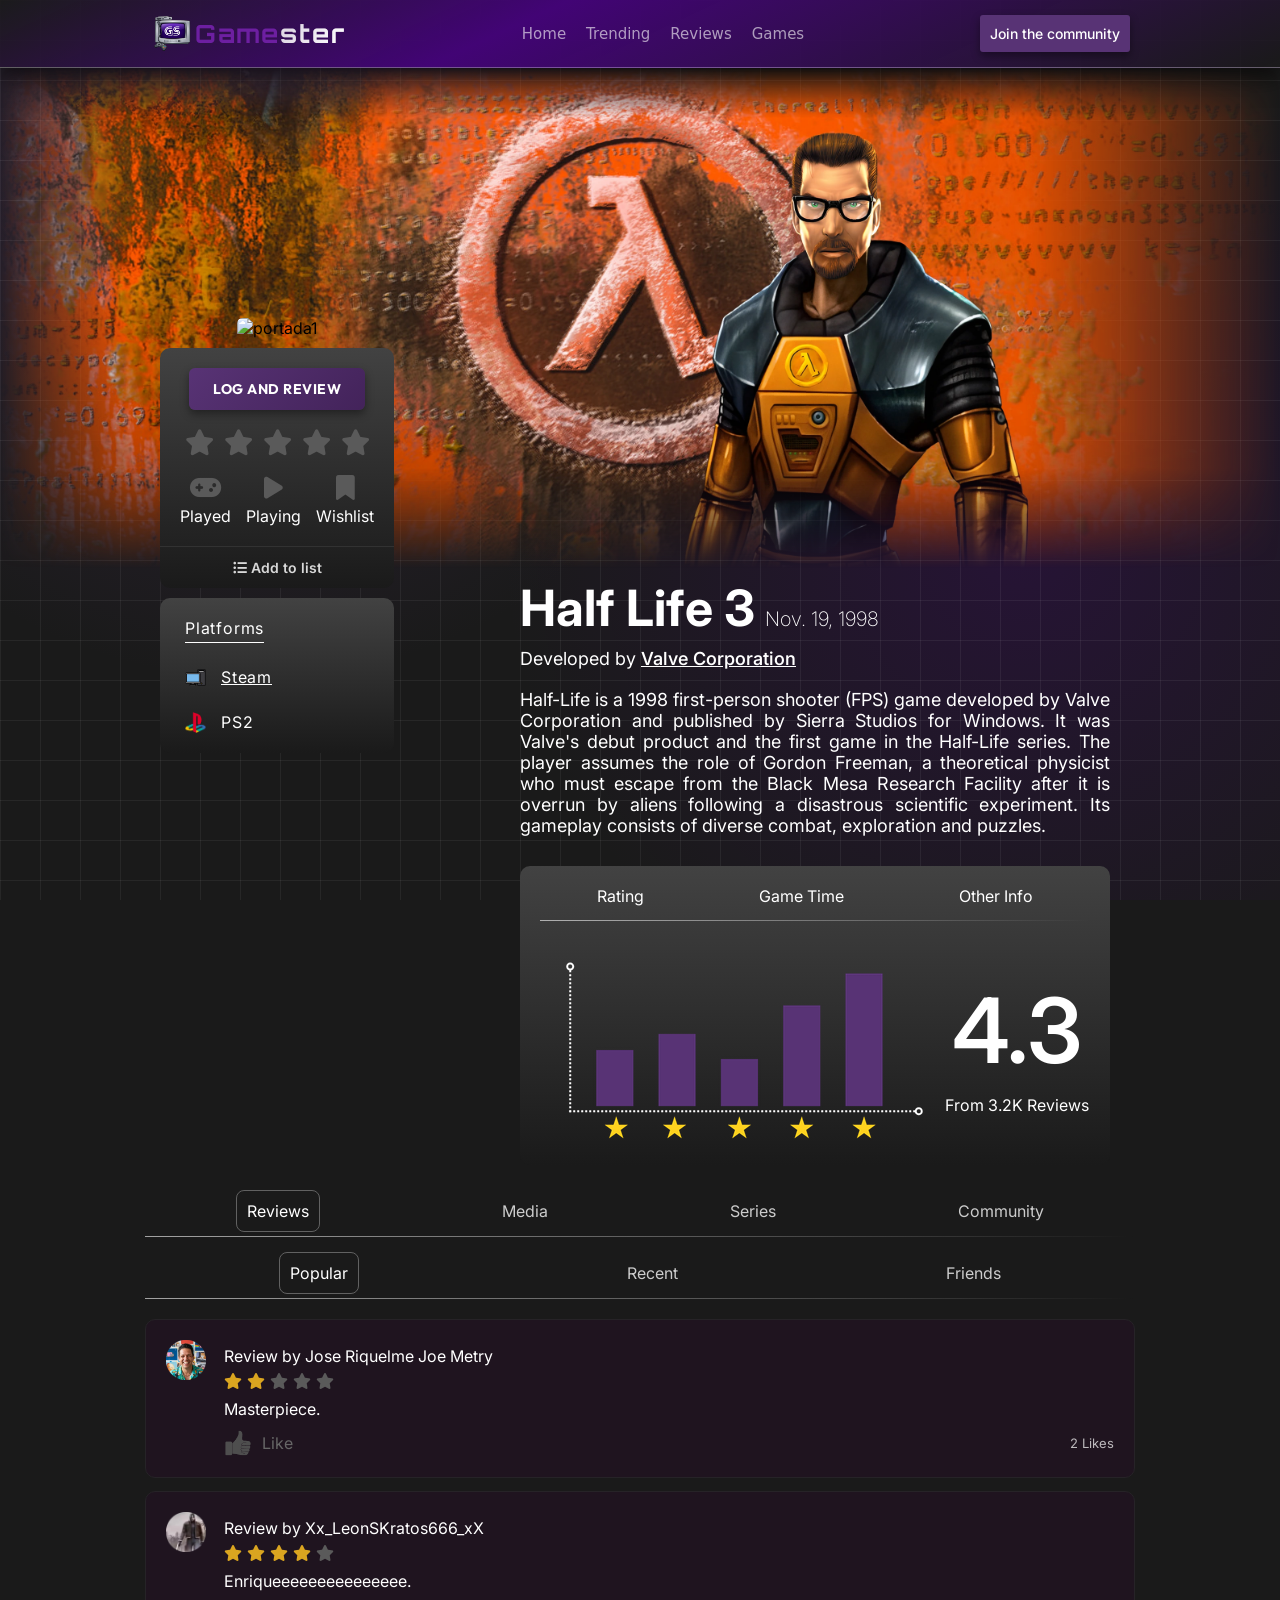
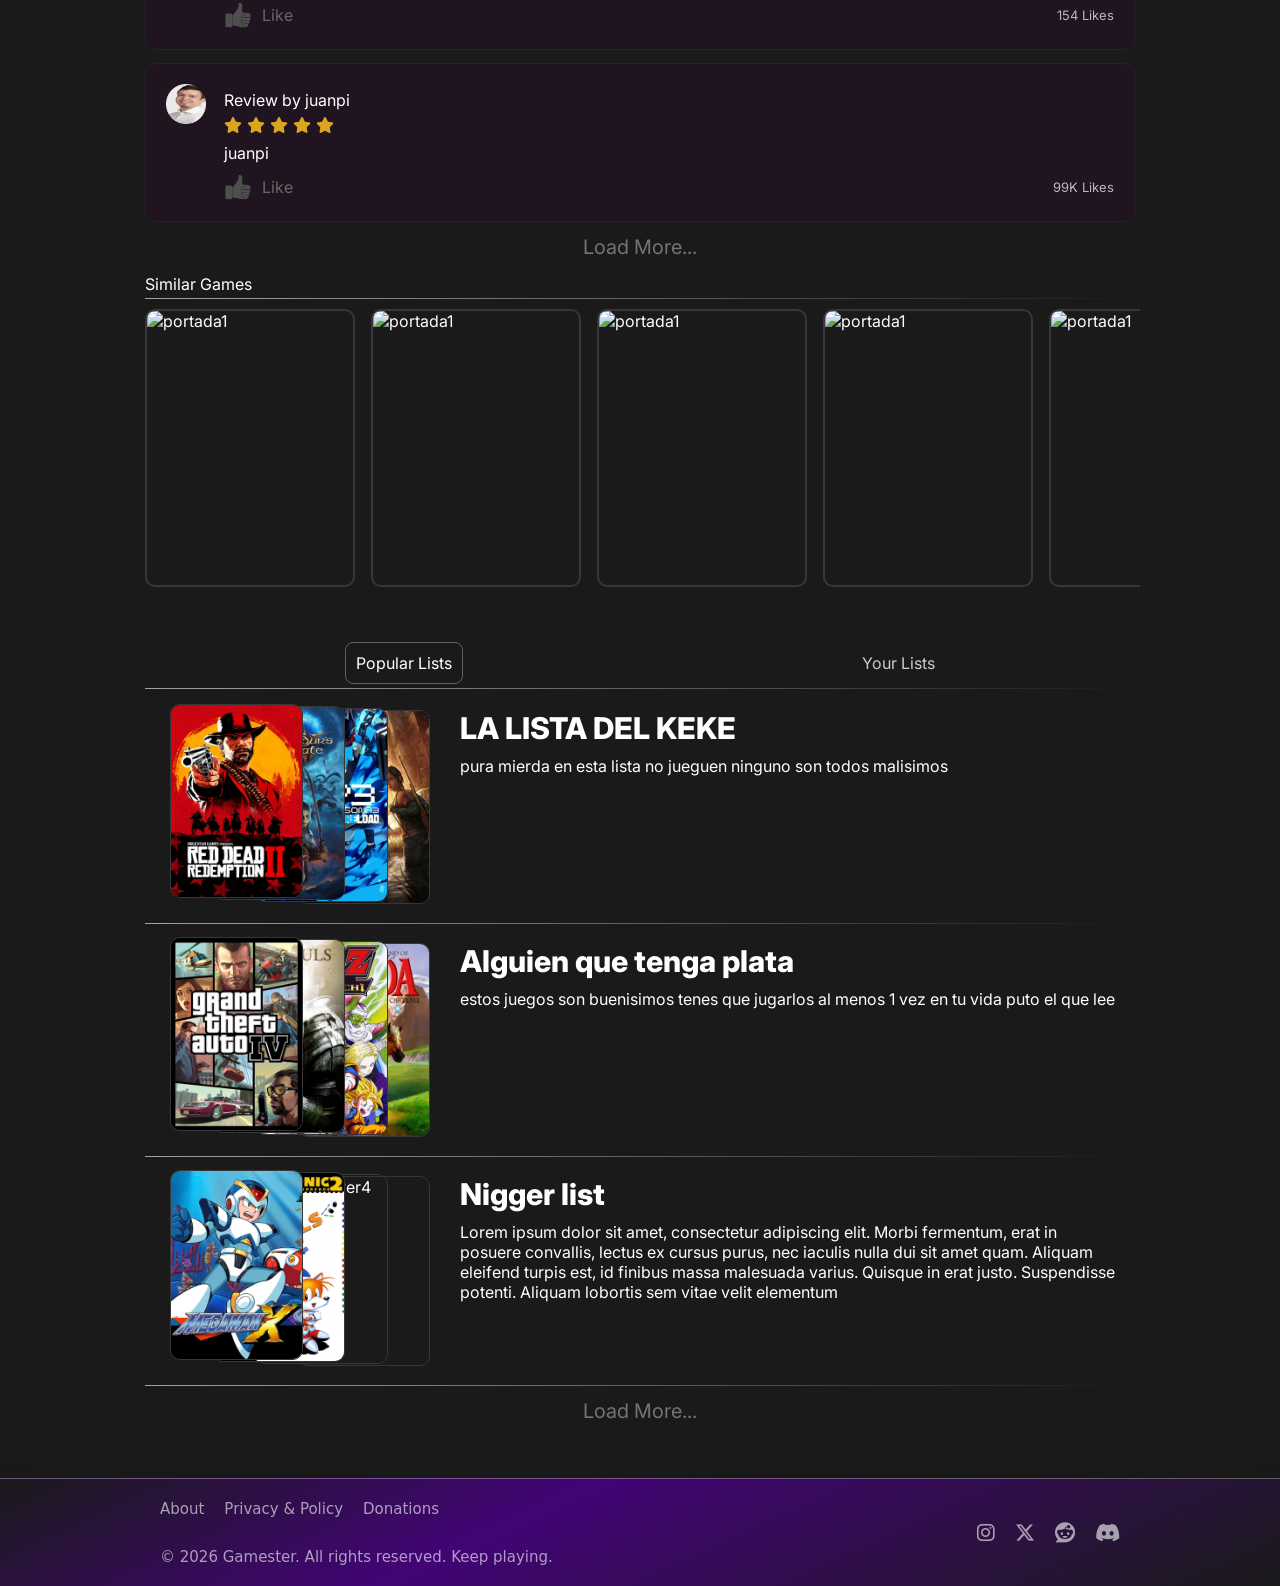
==== commit 89f592d0: "Implementada seccion de listas" ====
--- a/Landing/pages/game/index.html
+++ b/Landing/pages/game/index.html
@@ -326,8 +326,50 @@
                         </div>
                     </div>
                 </div>
-                <div class="container-xxl">
-                    <p class="dummy-text">(Aca abajo va lo de Popular and Your Lists)</p>
+                <div class="details-column container-xxl">
+                    <div class="details-header state-text gradient-lined-text">
+                        <p class="selected-text">Popular Lists</p>
+                        <p class="section-text">Your Lists</p>
+                    </div>
+                    <div class="list-container">
+                        <div class="list-box gradient-lined-text">
+                            <div class = "list-cover">  
+                                <img src="../../assets/banner/big-cover/cover1.webp" alt="Cover1" class = "list-cover1">
+                                <img src="../../assets/banner/big-cover/cover2.webp" alt="Cover2" class = "list-cover2">
+                                <img src="../../assets/banner/big-cover/cover3.webp" alt="Cover3" class = "list-cover3">
+                                <img src="../../assets/banner/big-cover/cover4.webp" alt="Cover4" class = "list-cover4">
+                            </div>
+                            <div class="list-content">
+                                <p class="state-text list-title">LA LISTA DEL KEKE</p>
+                                <p class="state-text list-text">pura mierda en esta lista no jueguen ninguno son todos malisimos</p>
+                            </div>
+                        </div>
+                        <div class="list-box gradient-lined-text">
+                            <div class = "list-cover">  
+                                <img src="../../assets/banner/big-cover/cover5.webp" alt="Cover1" class = "list-cover1">
+                                <img src="../../assets/banner/big-cover/cover6.webp" alt="Cover2" class = "list-cover2">
+                                <img src="../../assets/banner/big-cover/cover7.webp" alt="Cover3" class = "list-cover3">
+                                <img src="../../assets/banner/big-cover/cover8.webp" alt="Cover4" class = "list-cover4">
+                            </div>
+                            <div class="list-content">
+                                <p class="state-text list-title">Alguien que tenga plata</p>
+                                <p class="state-text list-text">estos juegos son buenisimos tenes que jugarlos al menos 1 vez en tu vida puto el que lee</p>
+                            </div>
+                        </div>
+                        <div class="list-box gradient-lined-text">
+                            <div class = "list-cover">  
+                                <img src="../../assets/banner/big-cover/cover9.webp" alt="Cover1" class = "list-cover1">
+                                <img src="../../assets/banner/big-cover/cover10.webp" alt="Cover2" class = "list-cover2">
+                                <img src="../../assets/banner/big-cover/cover11.webp" alt="Cover3" class = "list-cover3">
+                                <img src="../../assets/banner/big-cover/cover12.webp" alt="Cover4" class = "list-cover4">
+                            </div>
+                            <div class="list-content">
+                                <p class="state-text list-title">Nigger list</p>
+                                <p class="state-text list-text">Lorem ipsum dolor sit amet, consectetur adipiscing elit. Morbi fermentum, erat in posuere convallis, lectus ex cursus purus, nec iaculis nulla dui sit amet quam. Aliquam eleifend turpis est, id finibus massa malesuada varius. Quisque in erat justo. Suspendisse potenti. Aliquam lobortis sem vitae velit elementum</p>
+                            </div>
+                        </div>
+                        <p class="load-more-text">Load More...</p>
+                    </div>
                 </div>
             </section>
         </main>
--- a/Landing/styles/base.css
+++ b/Landing/styles/base.css
@@ -64,14 +64,14 @@
 }
 
 body {
-    background-color: var(--bg-base);
+    background-color: var(--bg-base) !important;
     background-image:
         linear-gradient(rgba(255, 255, 255, 0.06) 1px, transparent 1px),
         linear-gradient(90deg, rgba(255, 255, 255, 0.06) 1px, transparent 1px),
         radial-gradient(circle at 20% 20%, rgba(88, 51, 117, 0.35), transparent 40%),
-        radial-gradient(circle at 80% 60%, rgba(66, 4, 117, 0.3), transparent 45%);
-    background-size: 40px 40px, 40px 40px, 100% 100%, 100% 100%;
-    background-attachment: fixed;
+        radial-gradient(circle at 80% 60%, rgba(66, 4, 117, 0.3), transparent 45%) !important;
+    background-size: 40px 40px, 40px 40px, 100% 100%, 100% 100% !important;
+    background-attachment: fixed !important;
     display: flex;
     flex-direction: column;
     align-items: center;
--- a/Landing/styles/game/game-page.css
+++ b/Landing/styles/game/game-page.css
@@ -503,3 +503,87 @@
     font-size: 13px;
 }
 
+/***********************************
+****************LISTS***************
+************************************/
+
+.list-container{
+    display: flex;
+    flex-wrap: wrap;
+    justify-content: space-around; 
+    width: 100%;
+    row-gap: 5px;
+    margin-bottom: 15px;
+}
+
+.list-box{
+    display: grid;
+    grid-template-columns: max-content 1fr;  
+    border-radius: 10px;
+    padding: 0px 15px 15px 15px;    
+    margin-bottom: 8px; 
+    box-sizing: border-box; 
+    width: 100%; 
+    min-height: 150px;
+}
+
+.list-content {
+  display: flex;
+  flex-direction: column;
+  padding-top: 6px; 
+}
+
+.list-box img{
+    height: 100%;
+    width: 140px ;
+}
+
+.list-cover {
+    color: white;
+    display: flex;
+    position: relative;
+    height: 90%;
+    width: 90%;
+}
+
+.list-cover1 {
+    z-index: 6;
+    margin-left: 10px;
+    border: 1px solid rgb(56, 55, 55);
+    border-radius: 10px;
+    margin-top: 0px;
+}
+
+.list-cover2{
+    z-index: 5;
+    margin-left: -90px;
+    border: 1px solid rgb(56, 55, 55);
+    border-radius: 10px;
+    margin-top: 2px;
+}
+
+.list-cover3{
+    z-index: 4;
+    margin-left: -90px;
+    border: 1px solid rgb(56, 55, 55);
+    border-radius: 10px;
+    margin-top: 4px;
+}
+
+.list-cover4{
+    z-index: 3;
+    margin-left: -90px;
+    border: 1px solid rgb(56, 55, 55);
+    border-radius: 10px;
+    margin-top: 6px;
+}
+
+.list-title{
+    font-size: 30px;
+    font-weight: 800;
+}
+
+.list-text{
+    margin-top: 10px;
+    overflow: hidden;
+}
--- a/Landing/styles/games-grid.css
+++ b/Landing/styles/games-grid.css
@@ -38,7 +38,7 @@
     font-size: 1.5rem;
     font-weight: bold;
     text-align: center;
-    width: 100%;
+    width: 95%;
 }
 
 .hidden-year {
@@ -116,3 +116,13 @@
     padding: 10px 0px;
     justify-content: center;
 }
+
+/***************************************************************
+**************** RESPONSIVE GAMEBOX <= 600px *******************
+****************************************************************/
+
+@media (max-width: 600px) {
+    .box-container-games {
+        grid-template-columns: repeat(6, 170px);
+    }       
+}
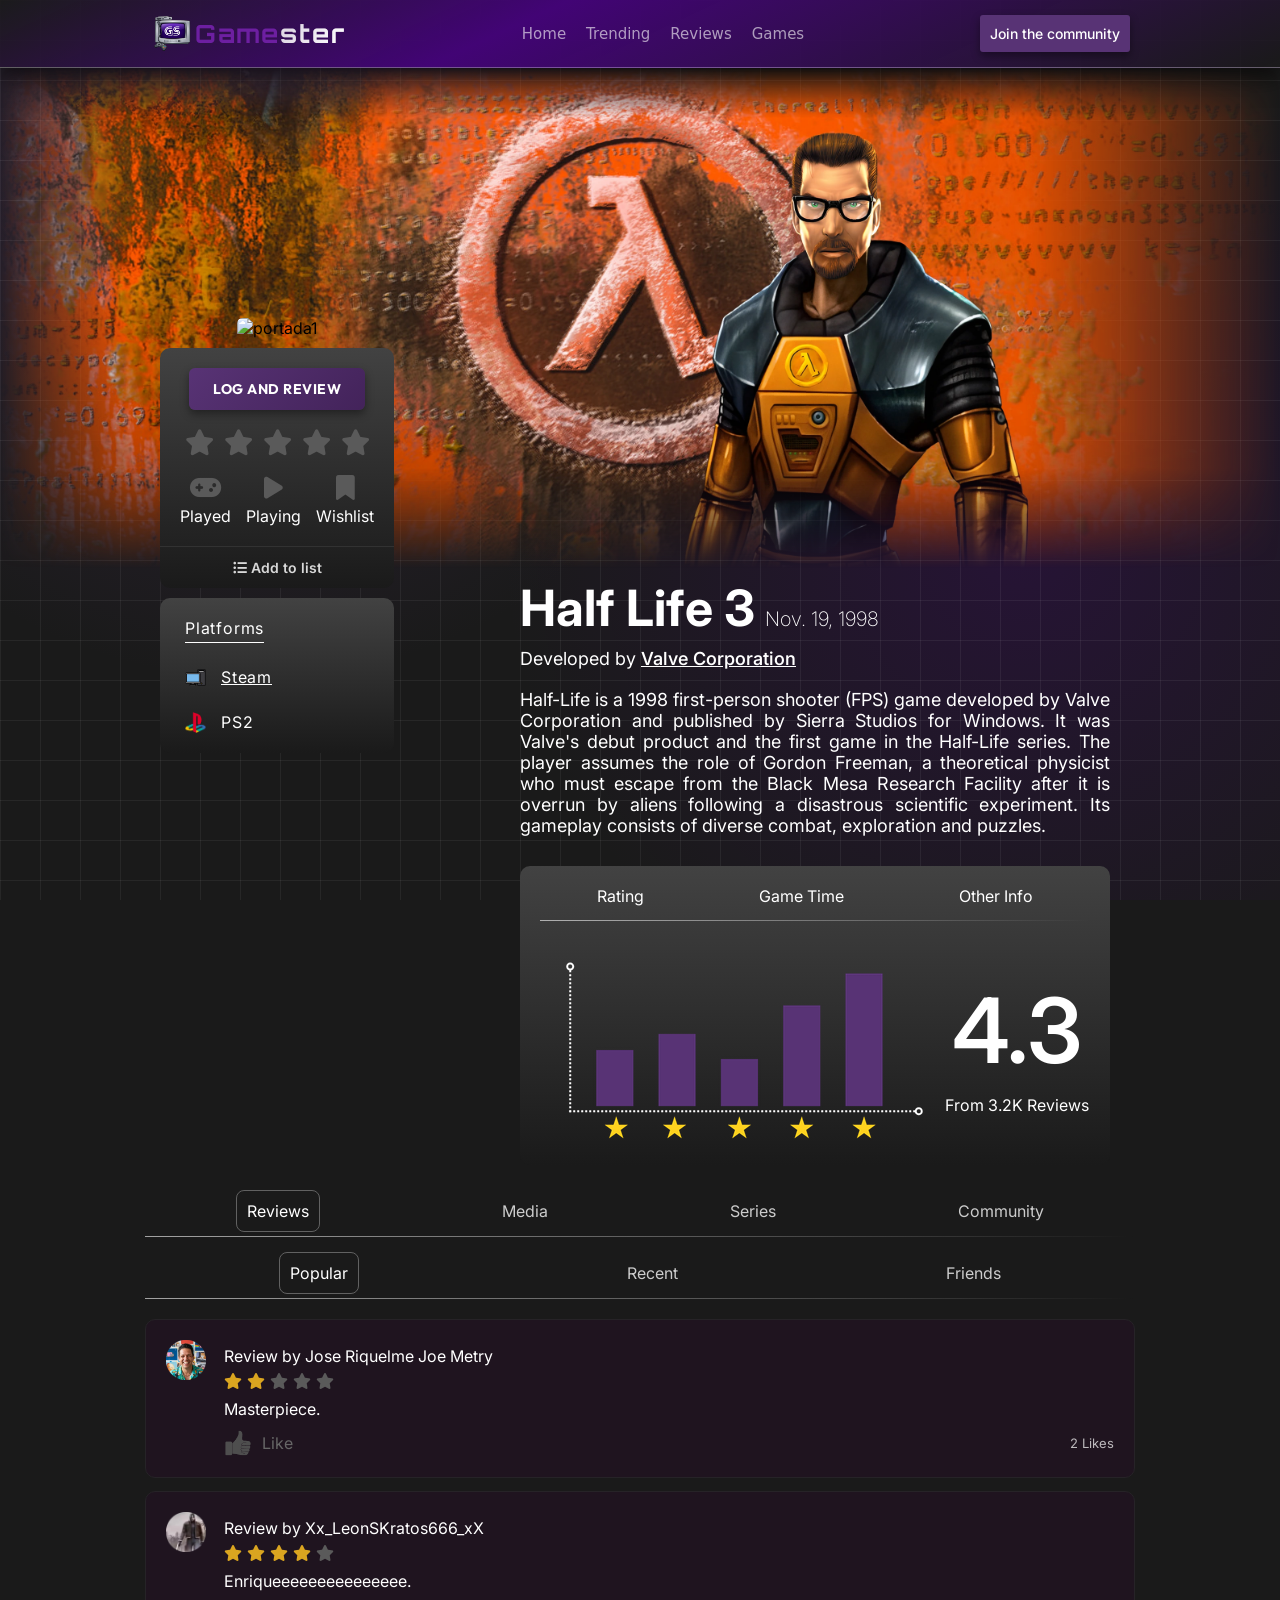
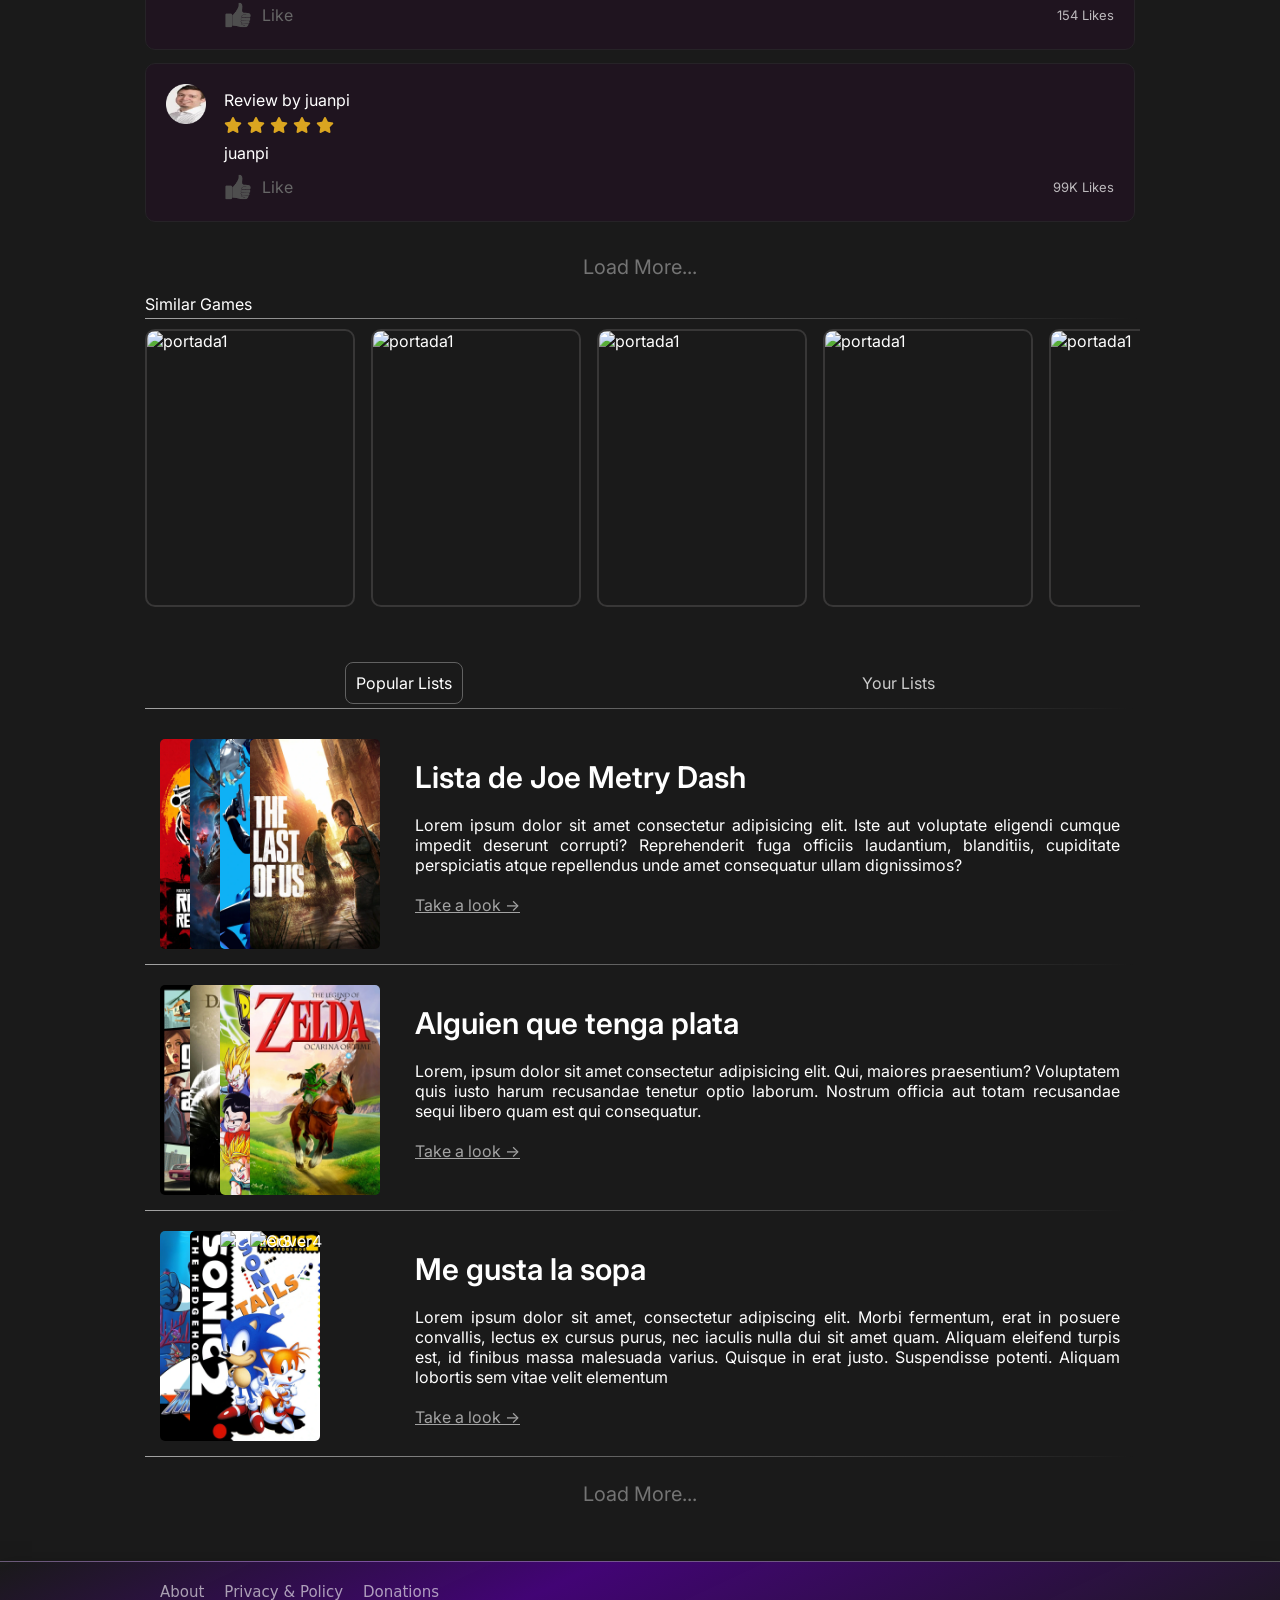
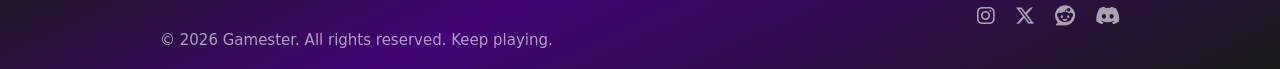
==== commit 16477908: "game details page lists fixes" ====
--- a/Landing/pages/game/index.html
+++ b/Landing/pages/game/index.html
@@ -334,38 +334,41 @@
                     <div class="list-container">
                         <div class="list-box gradient-lined-text">
                             <div class = "list-cover">  
-                                <img src="../../assets/banner/big-cover/cover1.webp" alt="Cover1" class = "list-cover1">
-                                <img src="../../assets/banner/big-cover/cover2.webp" alt="Cover2" class = "list-cover2">
-                                <img src="../../assets/banner/big-cover/cover3.webp" alt="Cover3" class = "list-cover3">
-                                <img src="../../assets/banner/big-cover/cover4.webp" alt="Cover4" class = "list-cover4">
+                                <img src="../../assets/banner/big-cover/cover1.webp" alt="Cover1">
+                                <img class="not-first-img" src="../../assets/banner/big-cover/cover2.webp" alt="Cover2">
+                                <img class="not-first-img" src="../../assets/banner/big-cover/cover3.webp" alt="Cover3">
+                                <img class="not-first-img" src="../../assets/banner/big-cover/cover4.webp" alt="Cover4">
                             </div>
                             <div class="list-content">
-                                <p class="state-text list-title">LA LISTA DEL KEKE</p>
-                                <p class="state-text list-text">pura mierda en esta lista no jueguen ninguno son todos malisimos</p>
+                                <p class="state-text list-title">Lista de Joe Metry Dash</p>
+                                <p class="state-text list-text">Lorem ipsum dolor sit amet consectetur adipisicing elit. Iste aut voluptate eligendi cumque impedit deserunt corrupti? Reprehenderit fuga officiis laudantium, blanditiis, cupiditate perspiciatis atque repellendus unde amet consequatur ullam dignissimos?</p>
+                                <a class="state-link" href="#">Take a look →</a>
                             </div>
                         </div>
                         <div class="list-box gradient-lined-text">
                             <div class = "list-cover">  
-                                <img src="../../assets/banner/big-cover/cover5.webp" alt="Cover1" class = "list-cover1">
-                                <img src="../../assets/banner/big-cover/cover6.webp" alt="Cover2" class = "list-cover2">
-                                <img src="../../assets/banner/big-cover/cover7.webp" alt="Cover3" class = "list-cover3">
-                                <img src="../../assets/banner/big-cover/cover8.webp" alt="Cover4" class = "list-cover4">
+                                <img src="../../assets/banner/big-cover/cover5.webp" alt="Cover1">
+                                <img class="not-first-img" src="../../assets/banner/big-cover/cover6.webp" alt="Cover2">
+                                <img class="not-first-img" src="../../assets/banner/big-cover/cover7.webp" alt="Cover3">
+                                <img class="not-first-img" src="../../assets/banner/big-cover/cover8.webp" alt="Cover4">
                             </div>
                             <div class="list-content">
                                 <p class="state-text list-title">Alguien que tenga plata</p>
-                                <p class="state-text list-text">estos juegos son buenisimos tenes que jugarlos al menos 1 vez en tu vida puto el que lee</p>
+                                <p class="state-text list-text">Lorem, ipsum dolor sit amet consectetur adipisicing elit. Qui, maiores praesentium? Voluptatem quis iusto harum recusandae tenetur optio laborum. Nostrum officia aut totam recusandae sequi libero quam est qui consequatur.</p>
+                                <a class="state-link" href="#">Take a look →</a>
                             </div>
                         </div>
                         <div class="list-box gradient-lined-text">
                             <div class = "list-cover">  
-                                <img src="../../assets/banner/big-cover/cover9.webp" alt="Cover1" class = "list-cover1">
-                                <img src="../../assets/banner/big-cover/cover10.webp" alt="Cover2" class = "list-cover2">
-                                <img src="../../assets/banner/big-cover/cover11.webp" alt="Cover3" class = "list-cover3">
-                                <img src="../../assets/banner/big-cover/cover12.webp" alt="Cover4" class = "list-cover4">
+                                <img src="../../assets/banner/big-cover/cover9.webp" alt="Cover1" >
+                                <img class="not-first-img" src="../../assets/banner/big-cover/cover10.webp" alt="Cover2">
+                                <img class="not-first-img" src="https://images.igdb.com/igdb/image/upload/t_cover_big/cocs1l.webp" alt="Cover3">
+                                <img class="not-first-img" src="https://images.igdb.com/igdb/image/upload/t_cover_big/co1nmw.webp" alt="Cover4">
                             </div>
                             <div class="list-content">
-                                <p class="state-text list-title">Nigger list</p>
+                                <p class="state-text list-title">Me gusta la sopa</p>
                                 <p class="state-text list-text">Lorem ipsum dolor sit amet, consectetur adipiscing elit. Morbi fermentum, erat in posuere convallis, lectus ex cursus purus, nec iaculis nulla dui sit amet quam. Aliquam eleifend turpis est, id finibus massa malesuada varius. Quisque in erat justo. Suspendisse potenti. Aliquam lobortis sem vitae velit elementum</p>
+                                <a class="state-link" href="#">Take a look →</a>
                             </div>
                         </div>
                         <p class="load-more-text">Load More...</p>
--- a/Landing/styles/game/game-page.css
+++ b/Landing/styles/game/game-page.css
@@ -35,7 +35,7 @@
     mask-composite: intersect;
 
     @media (max-width: 600px) {
-       min-height: 300px;
+        min-height: 300px;
     }
 }
 
@@ -73,7 +73,7 @@
 .column-2 {
     margin-top: 260px;
     padding-left: 40px;
-    padding-right:  10px;
+    padding-right: 10px;
     overflow: hidden;
 
     @media (max-width: 750px) {
@@ -165,7 +165,7 @@
 }
 
 
-.hidden-game-info{
+.hidden-game-info {
     margin-top: 20px;
     display: none;
 
@@ -174,18 +174,19 @@
     }
 }
 
-.responsive-dissapear{
+.responsive-dissapear {
     @media (max-width: 750px) {
         display: none;
     }
 }
 
-.responsive-change-to-row{
+.responsive-change-to-row {
     display: flex;
     flex-direction: column;
     gap: 10px;
     margin-top: 10px;
     width: 100%;
+
     @media (max-width: 750px) {
         flex-direction: row;
         flex-wrap: wrap;
@@ -337,7 +338,7 @@
     height: auto;
 }
 
-.platforms-text{
+.platforms-text {
     font-family: var(--font-body);
     letter-spacing: 0.8px;
 }
@@ -346,7 +347,7 @@
 ******************** PANEL DE OTRA INFO ****************
 *******************************************************/
 
-.other-info-box{
+.other-info-box {
     display: flex;
     flex-direction: column;
     gap: 24px;
@@ -357,7 +358,7 @@
     font-family: var(--font-body);
 }
 
-.other-info-header{
+.other-info-header {
     display: flex;
     flex-wrap: wrap;
     justify-content: space-around;
@@ -369,24 +370,25 @@
     justify-content: space-around;
     flex-wrap: wrap;
     width: 100%;
+
     @media (max-width: 750px) {
         gap: 15px;
     }
 }
 
-.review-graph{
+.review-graph {
     max-width: 100%;
 }
 
-.review-info{
-    display: flex;
-    flex-direction: column;
-    align-items: center;    
+.review-info {
+    display: flex;
+    flex-direction: column;
+    align-items: center;
     justify-content: center;
-    gap: 10px;   
-}
-
-.review-number{
+    gap: 10px;
+}
+
+.review-number {
     font-size: 90px;
     font-weight: 600;
 }
@@ -396,7 +398,7 @@
 *********COLUMNA REVIEW/MEDIA/SERIES/COMMUNITY**********
 *******************************************************/
 
-.details-column{
+.details-column {
     margin-top: 25px;
     display: flex;
     flex-direction: column;
@@ -405,11 +407,11 @@
     padding: 0px 5px;
 }
 
-.details-header{
+.details-header {
     display: flex;
     flex-wrap: wrap;
     align-items: center;
-    justify-content: space-around; 
+    justify-content: space-around;
     width: 100%;
     row-gap: 20px;
     margin-bottom: 15px;
@@ -419,77 +421,77 @@
 **************REVIEWS***************
 ************************************/
 
-.review-container{
+.review-container {
     display: flex;
     flex-wrap: wrap;
-    justify-content: space-around; 
+    justify-content: space-around;
     width: 100%;
     row-gap: 5px;
     margin-bottom: 15px;
 }
 
-.review-box{
+.review-box {
     display: grid;
-    grid-template-columns: max-content 1fr; 
-    border: 1px solid #262327; 
+    grid-template-columns: max-content 1fr;
+    border: 1px solid #262327;
     border-radius: 10px;
-    background-color: rgb(31, 20, 31);  
-    padding: 20px;    
-    margin-bottom: 8px; 
-    box-sizing: border-box; 
-    width: 100%; 
+    background-color: rgb(31, 20, 31);
+    padding: 20px;
+    margin-bottom: 8px;
+    box-sizing: border-box;
+    width: 100%;
     min-height: 150px;
 }
 
-.mini-pfp img{
+.mini-pfp img {
     height: 40px;
     width: 100%;
 }
 
 .review-content {
-  display: flex;
-  flex-direction: column;
-  padding-top: 6px; 
-}
-
-.reviewed-stars{
+    display: flex;
+    flex-direction: column;
+    padding-top: 6px;
+}
+
+.reviewed-stars {
     margin-top: 7px;
     display: flex;
     flex-direction: row;
     gap: 5px;
 }
 
-.grey-star{
+.grey-star {
     color: #5a5a5a;
 }
 
-.yellow-star{
+.yellow-star {
     color: goldenrod;
 }
 
-.review-text{
+.review-text {
     margin-top: 10px;
 }
 
-.image-with-text{
+.image-with-text {
     font-size: 16px;
-    filter: brightness(0.4); 
+    filter: brightness(0.4);
     transition: filter 0.3s ease;
 }
 
-.image-with-text img{
+.image-with-text img {
     display: block;
     width: 28px;
     height: 28px;
     margin-right: 10px;
 }
 
-.image-with-text:hover{
-    filter: brightness(3.2); 
-    cursor: pointer;
-}
-
-.like-container{
+.image-with-text:hover {
+    filter: brightness(3.2);
+    cursor: pointer;
+}
+
+.like-container {
     margin-top: 10px;
     display: flex;
     justify-content: space-between;
@@ -497,9 +499,9 @@
     height: fit-content;
 }
 
-.like-counter{
+.like-counter {
     color: white;
-    opacity:  0.7;
+    opacity: 0.7;
     font-size: 13px;
 }
 
@@ -507,83 +509,71 @@
 ****************LISTS***************
 ************************************/
 
-.list-container{
+.list-container {
     display: flex;
     flex-wrap: wrap;
-    justify-content: space-around; 
+    justify-content: space-around;
     width: 100%;
     row-gap: 5px;
     margin-bottom: 15px;
 }
 
-.list-box{
+.list-box {
     display: grid;
-    grid-template-columns: max-content 1fr;  
+    grid-template-columns: 1fr 3fr;
+    gap: 20px;
     border-radius: 10px;
-    padding: 0px 15px 15px 15px;    
-    margin-bottom: 8px; 
-    box-sizing: border-box; 
-    width: 100%; 
+    padding: 15px !important;
+    box-sizing: border-box;
+    width: 100%;
     min-height: 150px;
+
+    @media (max-width: 600px) {
+        grid-template-columns: 1fr;
+        place-items: center;
+        padding: 15px 15px 30px 15px !important;
+    }
+}
+
+.list-cover{
+    display: flex;
+}
+
+.not-first-img{
+    margin-top: calc((sibling-index() - 1) * 9px);
+    margin-left: -100px;
+}
+
+.list-cover img{
+    width: 130px;
+    height: 210px;
+    border-radius: 5px;
+    z-index: calc(5 - sibling-index());
+    transition: all .2s ease-in-out;
+    cursor: pointer;
+
+    &:hover{
+        transform: scale(1.02);
+    }
 }
 
 .list-content {
-  display: flex;
-  flex-direction: column;
-  padding-top: 6px; 
-}
-
-.list-box img{
-    height: 100%;
-    width: 140px ;
-}
-
-.list-cover {
-    color: white;
-    display: flex;
-    position: relative;
-    height: 90%;
-    width: 90%;
-}
-
-.list-cover1 {
-    z-index: 6;
-    margin-left: 10px;
-    border: 1px solid rgb(56, 55, 55);
-    border-radius: 10px;
-    margin-top: 0px;
-}
-
-.list-cover2{
-    z-index: 5;
-    margin-left: -90px;
-    border: 1px solid rgb(56, 55, 55);
-    border-radius: 10px;
-    margin-top: 2px;
-}
-
-.list-cover3{
-    z-index: 4;
-    margin-left: -90px;
-    border: 1px solid rgb(56, 55, 55);
-    border-radius: 10px;
-    margin-top: 4px;
-}
-
-.list-cover4{
-    z-index: 3;
-    margin-left: -90px;
-    border: 1px solid rgb(56, 55, 55);
-    border-radius: 10px;
-    margin-top: 6px;
-}
-
-.list-title{
+    display: flex;
+    flex-direction: column;
+    gap: 20px;
+    padding-top: 20px;
+}
+
+.list-title {
     font-size: 30px;
-    font-weight: 800;
-}
-
-.list-text{
-    margin-top: 10px;
-    overflow: hidden;
+    font-weight: 600;
+}
+
+.list-text {
+    text-align: justify;
+}
+
+.state-link{
+    font-size: 16px;
+    color: rgb(255, 255, 255, 0.6);
 }
--- a/Landing/styles/misc.css
+++ b/Landing/styles/misc.css
@@ -75,6 +75,7 @@
     font-size: 20px;
     filter: brightness(0.6); 
     transition: filter 0.3s ease;
+    margin-top: 20px;
 }
 
 .load-more-text:hover{
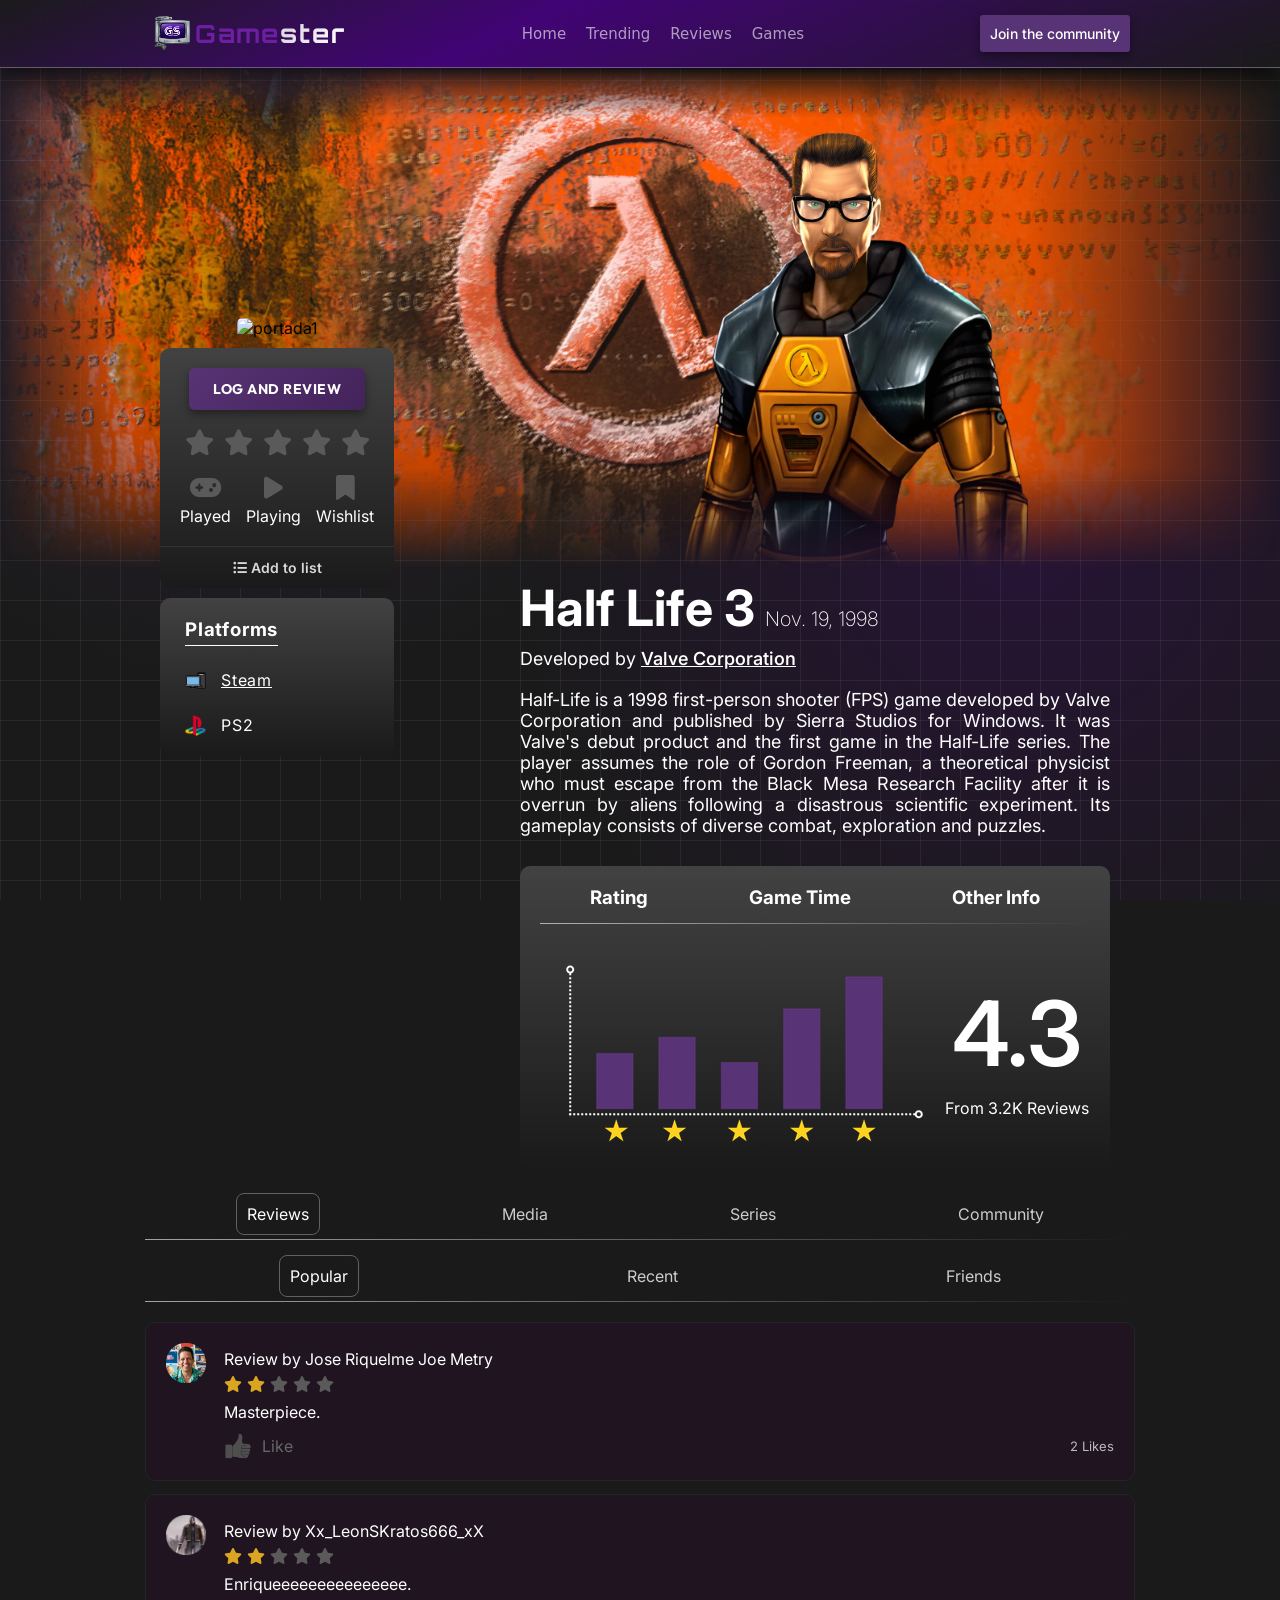
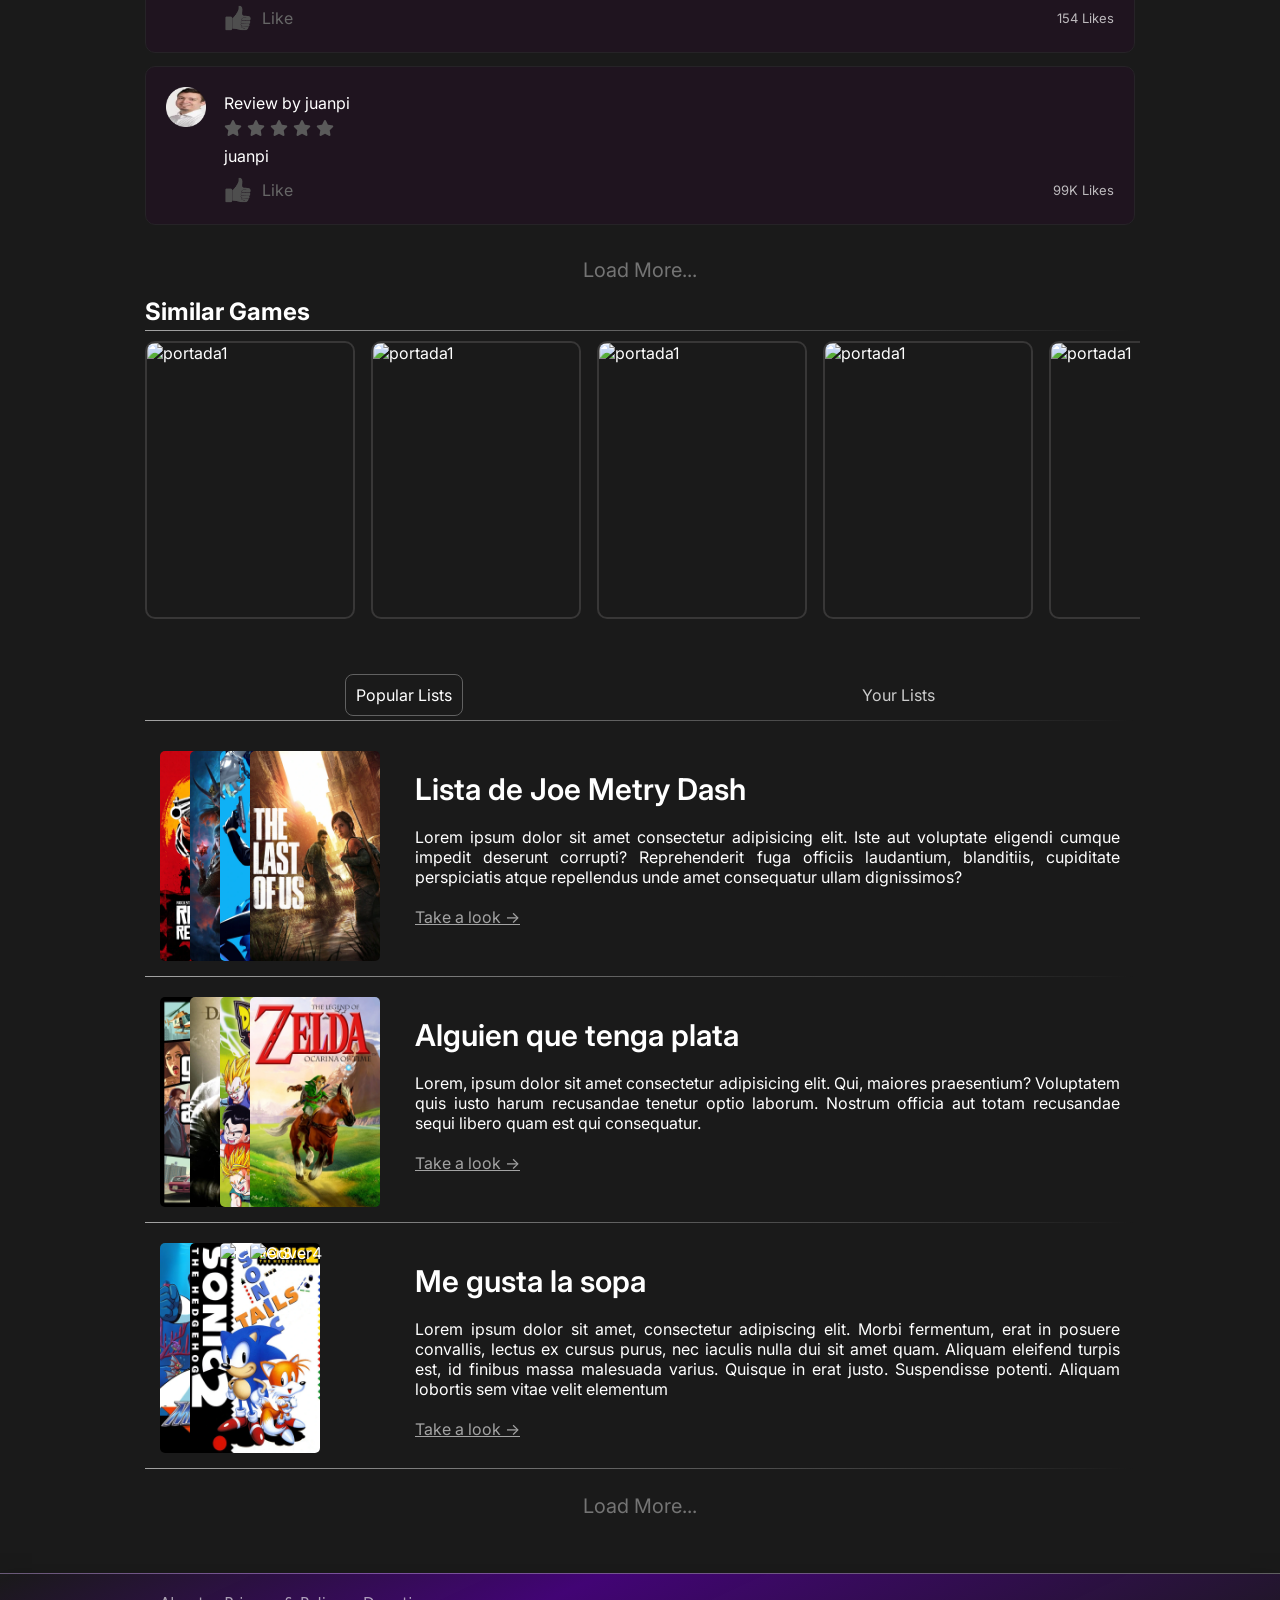
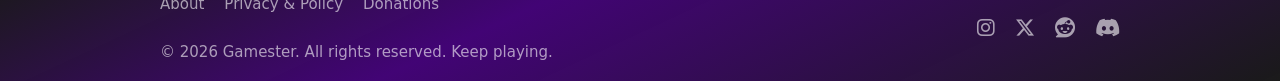
==== commit 4bf5c86c: "HTML semantico" ====
--- a/Landing/pages/game/index.html
+++ b/Landing/pages/game/index.html
@@ -17,398 +17,394 @@
 </head>
 
 <body>
-
-    <body>
-        <!--------------------- HEADER ------------------------->
-
-        <header class="header-container container-full">
-            <div class="header container-xxl">
-                <a href="../../index.html" class="no-lined-text">
-                    <div class="logo">
-                        <div class="logo-img">
-                            <img src="../../assets/logo.png" alt="Gamester" class="logo-img">
-                        </div>
-                        <h1 class="logo-text" data-text="Gamester">
-                            <span>Game</span>ster
-                        </h1>
-                    </div>
-                </a>
-                <nav class="nav">
-                    <ul class="nav-list">
-                        <li>
-                            <a class="nav-list-item" href="../../index.html">Home</a>
-                        </li>
-                        <li>
-                            <a class="nav-list-item" href="#">Trending</a>
-                        </li>
-                        <li>
-                            <a class="nav-list-item" href="#">Reviews</a>
-                        </li>
-                        <li>
-                            <a class="nav-list-item" href="#">Games</a>
-                        </li>
-                    </ul>
-                </nav>
-                <button class="join-button">
-                    Join the community
-                </button>
-
-                <button class="menu-ham">
-                    <i class="fa-solid fa-bars"></i>
-                </button>
-
-                <section class="side-menu">
-                    <nav class="nav-side-bar">
-                        <ul class="nav-list-side-bar">
-                            <li>
-                                <a class="nav-list-item item-side-bar" href="../../index.html">Home</a>
-                            </li>
-                            <li>
-                                <a class="nav-list-item item-side-bar" href="#">Trending</a>
-                            </li>
-                            <li>
-                                <a class="nav-list-item item-side-bar" href="#">Reviews</a>
-                            </li>
-                            <li class="last-li">
-                                <a class="nav-list-item item-side-bar" href="#">Games</a>
-                            </li>
-                        </ul>
-                    </nav>
-                </section>
-            </div>
-        </header>
-
-        <!---------------------- MAIN -------------------------->
-
-        <main class="main container-full fade-in-objects">
-            <section class="game-container">
-                <div class="game-banner"></div>
-                <div class="game-info container-xxl">
-                    <div class="column-1">
-                        <div class="game-pic">
-                            <img src="https://images.igdb.com/igdb/image/upload/t_cover_big/co7zzj.webp" alt="portada1">
-                        </div>
-                        <div class="hidden-game-info">
-                            <div class="game-title">
-                                <p>Half Life 3</p>
-                                <p class="game-title-date">Nov. 19, 1998</p>
-                            </div>
-                            <div class="game-title">
-                                <p class="game-title-developer">Developed by <span class="company-name">Valve
-                                        Corporation</span></p>
-                            </div>
-                            <div class="game-description">
-                                <p>Half-Life is a 1998 first-person shooter (FPS) game developed by Valve Corporation
-                                    and
-                                    published by Sierra Studios for Windows. It was Valve's debut product and the first
-                                    game
-                                    in the Half-Life series. The player assumes the role of Gordon Freeman, a
-                                    theoretical
-                                    physicist who must escape from the Black Mesa Research Facility after it is overrun
-                                    by
-                                    aliens following a disastrous scientific experiment. Its gameplay consists of
-                                    diverse
-                                    combat, exploration and puzzles.
-                                </p>
-                            </div>
-                        </div>
-                        <div class="responsive-change-to-row">
-                            <div class="game-actions">
-                                <button class="log-button">Log and Review</button>
-                                <div class="stars-container">
-                                    <i class="star-icon fa-solid fa-star"></i>
-                                    <i class="star-icon fa-solid fa-star"></i>
-                                    <i class="star-icon fa-solid fa-star"></i>
-                                    <i class="star-icon fa-solid fa-star"></i>
-                                    <i class="star-icon fa-solid fa-star"></i>
-                                </div>
-                                <div class="user-states">
-                                    <div class="state-container">
-                                        <i class="state-icon fa-solid fa-gamepad"></i>
-                                        <p class="state-text">Played</p>
-                                    </div>
-                                    <div class="state-container">
-                                        <i class="state-icon fa-solid fa-play"></i>
-                                        <p class="state-text">Playing</p>
-                                    </div>
-                                    <div class="state-container">
-                                        <i class="state-icon fa-solid fa-bookmark"></i>
-                                        <p class="state-text">Wishlist</p>
-                                    </div>
-                                </div>
-                                <button class="add-to-list-button"><i class="fa-solid fa-list-ul"></i> Add to
-                                    list</button>
-                            </div>
-                            <div class="platforms-box">
-                                <p class="state-text platforms-text lined-text">Platforms</p>
-                                <div class="platform-row">
-                                    <img src="../../assets/game-page/platform-logos/pc-logo.webp" alt="PC"
-                                        class="platforms-image">
-                                    <a href="https://store.steampowered.com/app/70/HalfLife/" target="_blank"
-                                        class="state-text platforms-text">Steam</a>
-                                </div>
-                                <div class="platform-row">
-                                    <img src="../../assets/game-page/platform-logos/ps-logo.webp" alt="PC"
-                                        class="platforms-image">
-                                    <p class="state-text platforms-text">PS2</p>
-                                </div>
-                            </div>
-                        </div>
-                    </div>
-                    <div class="column-2">
-                        <div class="game-title responsive-dissapear">
-                            <p>Half Life 3</p>
-                            <p class="game-title-date">Nov. 19, 1998</p>
-                        </div>
-                        <div class="game-title responsive-dissapear">
+    <!--------------------- HEADER ------------------------->
+
+    <header class="header-container container-full">
+        <div class="header container-xxl">
+            <a href="../../index.html" class="no-lined-text">
+                <div class="logo">
+                    <div class="logo-img">
+                        <img src="../../assets/logo.png" alt="Gamester" class="logo-img">
+                    </div>
+                    <h1 class="logo-text" data-text="Gamester">
+                        <span>Game</span>ster
+                    </h1>
+                </div>
+            </a>
+            <nav class="nav" aria-label="Main navigation">
+                <ul class="nav-list">
+                    <li>
+                        <a class="nav-list-item" href="../../index.html">Home</a>
+                    </li>
+                    <li>
+                        <a class="nav-list-item" href="#">Trending</a>
+                    </li>
+                    <li>
+                        <a class="nav-list-item" href="#">Reviews</a>
+                    </li>
+                    <li>
+                        <a class="nav-list-item" href="#">Games</a>
+                    </li>
+                </ul>
+            </nav>
+            <button class="join-button" type="button">
+                Join the community
+            </button>
+
+            <button class="menu-ham" type="button" aria-label="Open menu">
+                <i class="fa-solid fa-bars" aria-hidden="true"></i>
+            </button>
+
+            <nav class="side-menu" aria-label="Mobile navigation">
+                <ul class="nav-list-side-bar">
+                    <li>
+                        <a class="nav-list-item item-side-bar" href="../../index.html">Home</a>
+                    </li>
+                    <li>
+                        <a class="nav-list-item item-side-bar" href="#">Trending</a>
+                    </li>
+                    <li>
+                        <a class="nav-list-item item-side-bar" href="#">Reviews</a>
+                    </li>
+                    <li class="last-li">
+                        <a class="nav-list-item item-side-bar" href="#">Games</a>
+                    </li>
+                </ul>
+            </nav>
+        </div>
+    </header>
+
+    <!---------------------- MAIN -------------------------->
+
+    <main class="main container-full fade-in-objects">
+        <article class="game-container">
+            <div class="game-banner"></div>
+            <div class="game-info container-xxl">
+                <div class="column-1">
+                    <div class="game-pic">
+                        <img src="https://images.igdb.com/igdb/image/upload/t_cover_big/co7zzj.webp" alt="portada1">
+                    </div>
+                    <div class="hidden-game-info">
+                        <h2 class="game-title">
+                            <span>Half Life 3</span>
+                            <span class="game-title-date">Nov. 19, 1998</span>
+                        </h2>
+                        <div class="game-title">
                             <p class="game-title-developer">Developed by <span class="company-name">Valve
                                     Corporation</span></p>
                         </div>
-                        <div class="game-description responsive-dissapear">
-                            <p>Half-Life is a 1998 first-person shooter (FPS) game developed by Valve Corporation and
-                                published by Sierra Studios for Windows. It was Valve's debut product and the first game
-                                in the Half-Life series. The player assumes the role of Gordon Freeman, a theoretical
-                                physicist who must escape from the Black Mesa Research Facility after it is overrun by
-                                aliens following a disastrous scientific experiment. Its gameplay consists of diverse
+                        <div class="game-description">
+                            <p>Half-Life is a 1998 first-person shooter (FPS) game developed by Valve Corporation
+                                and
+                                published by Sierra Studios for Windows. It was Valve's debut product and the first
+                                game
+                                in the Half-Life series. The player assumes the role of Gordon Freeman, a
+                                theoretical
+                                physicist who must escape from the Black Mesa Research Facility after it is overrun
+                                by
+                                aliens following a disastrous scientific experiment. Its gameplay consists of
+                                diverse
                                 combat, exploration and puzzles.
                             </p>
                         </div>
-                        <div class="other-info-box">
-                            <div class=gradient-lined-text>
-                                <div class="other-info-header">
-                                    <p>Rating</p>
-                                    <p>Game Time</p>
-                                    <p>Other Info</p>
-                                </div>
-                            </div>
-                            <div class="other-info-body">
-                                <img src="../../assets/game-page/other-info/histogram.png" alt="Grafico reviews"
-                                    class="review-graph">
-                                <div class="review-info">
-                                    <p class="state-text review-number">4.3</p>
-                                    <p class="state-text">From 3.2K Reviews</p>
-                                </div>
-                            </div>
-                        </div>
-                    </div>
-                </div>
-                <div class="details-column container-xxl">
-                    <div class="details-header state-text gradient-lined-text">
-                        <p class="selected-text">Reviews</p>
-                        <p class="section-text">Media</p>
-                        <p class="section-text">Series</p>
-                        <p class="section-text">Community</p>
-                    </div>
-                    <div class="review-container">
-                        <div class="details-header state-text gradient-lined-text">
-                            <p class="selected-text">Popular</p>
-                            <p class="section-text">Recent</p>
-                            <p class="section-text">Friends</p>
-                        </div>
-                        <div class="review-box">
-                            <img src="../../assets/game-page/review/quiensera.webp" alt="Reviewer1" class="mini-pfp">
-                            <div class="review-content">
-                                <p class="state-text">Review by Jose Riquelme Joe Metry</p>
-                                <div class="reviewed-stars">
-                                    <i class="yellow-star fa-solid fa-star"></i>
-                                    <i class="yellow-star fa-solid fa-star"></i>
-                                    <i class="grey-star fa-solid fa-star"></i>
-                                    <i class="grey-star fa-solid fa-star"></i>
-                                    <i class="grey-star fa-solid fa-star"></i>
-                                </div>
-                                <p class="state-text review-text">Masterpiece.</p>
-                                <div class="like-container">
-                                    <div class="image-with-text">
-                                        <img src="../../assets/game-page/review/like-hand.webp" alt="Mano like">
-                                        <p class="state-text like-text">Like</p>
-                                    </div>
-                                    <p class="like-counter">2 Likes</p>
-                                </div>
-                            </div>
-                        </div>
-                        <div class="review-box">
-                            <img src="../../assets/game-page/review/leonskratos.webp" alt="Reviewer2" class="mini-pfp">
-                            <div class="review-content">
-                                <p class="state-text">Review by Xx_LeonSKratos666_xX</p>
-                                <div class="reviewed-stars">
-                                    <i class="yellow-star fa-solid fa-star"></i>
-                                    <i class="yellow-star fa-solid fa-star"></i>
-                                    <i class="yellow-star fa-solid fa-star"></i>
-                                    <i class="yellow-star fa-solid fa-star"></i>
-                                    <i class="grey-star fa-solid fa-star"></i>
-                                </div>
-                                <p class="state-text review-text">Enriqueeeeeeeeeeeeeee.</p>
-                                <div class="like-container">
-                                    <div class="image-with-text">
-                                        <img src="../../assets/game-page/review/like-hand.webp" alt="Mano like">
-                                        <p class="state-text like-text">Like</p>
-                                    </div>
-                                    <p class="like-counter">154 Likes</p>
-                                </div>
-                            </div>
-                        </div>
-                        <div class="review-box">
-                            <img src="../../assets/game-page/review/juanpi.webp" alt="Reviewer1" class="mini-pfp">
-                            <div class="review-content">
-                                <p class="state-text">Review by juanpi</p>
-                                <div class="reviewed-stars">
-                                    <i class="yellow-star fa-solid fa-star"></i>
-                                    <i class="yellow-star fa-solid fa-star"></i>
-                                    <i class="yellow-star fa-solid fa-star"></i>
-                                    <i class="yellow-star fa-solid fa-star"></i>
-                                    <i class="yellow-star fa-solid fa-star"></i>
-                                </div>
-                                <p class="state-text review-text">juanpi</p>
-                                <div class="like-container">
-                                    <div class="image-with-text">
-                                        <img src="../../assets/game-page/review/like-hand.webp" alt="Mano like">
-                                        <p class="state-text like-text">Like</p>
-                                    </div>
-                                    <p class="like-counter">99K Likes</p>
-                                </div>
-                            </div>
-                        </div>
-                        <p class="load-more-text">Load More...</p>
-                    </div>
-                </div>
-                <div class="main-box-container container-xxl">
-                    <div class="gradient-lined-text">
-                        <p>Similar Games</p>
-                    </div>
-                    <div class="box-container-games">
-                        <div class="game-box">
-                            <img width="262" height="349"
-                                src="https://images.igdb.com/igdb/image/upload/t_cover_big/co5rav.webp" alt="portada1">
-                            <span class="hidden-name">
-                                Doom
-                                <span class="hidden-year">(1993)</span>
-                            </span>
-                        </div>
-                        <div class="game-box">
-                            <img width="262" height="349"
-                                src="https://images.igdb.com/igdb/image/upload/t_cover_big/coc32b.webp" alt="portada1">
-                            <span class="hidden-name">
-                                Counter-Strike
-                                <span class="hidden-year">(2000)</span>
-                            </span>
-                        </div>
-                        <div class="game-box">
-                            <img width="262" height="349"
-                                src="https://images.igdb.com/igdb/image/upload/t_cover_big/co3acf.webp" alt="portada1">
-                            <span class="hidden-name">
-                                Call of Duty 2
-                                <span class="hidden-year">(2005)</span>
-                            </span>
-                        </div>
-                        <div class="game-box">
-                            <img width="262" height="349"
-                                src="https://images.igdb.com/igdb/image/upload/t_cover_big/coay61.webp" alt="portada1">
-                            <span class="hidden-name">
-                                Portal
-                                <span class="hidden-year">(2007)</span>
-                            </span>
-                        </div>
-                        <div class="game-box">
-                            <img width="262" height="349"
-                                src="https://images.igdb.com/igdb/image/upload/t_cover_big/co9bg8.webp" alt="portada1">
-                            <span class="hidden-name">
-                                Quake II
-                                <span class="hidden-year">(1997)</span>
-                            </span>
-                        </div>
-                        <div class="game-box">
-                            <img width="262" height="349"
-                                src="https://images.igdb.com/igdb/image/upload/t_cover_big/co7xtx.webp" alt="portada1">
-                            <span class="hidden-name">
-                                Duke Nukem
-                                <span class="hidden-year">(1999)</span>
-                            </span>
-                        </div>
-                    </div>
-                </div>
-                <div class="details-column container-xxl">
-                    <div class="details-header state-text gradient-lined-text">
-                        <p class="selected-text">Popular Lists</p>
-                        <p class="section-text">Your Lists</p>
-                    </div>
-                    <div class="list-container">
-                        <div class="list-box gradient-lined-text">
-                            <div class = "list-cover">  
-                                <img src="../../assets/banner/big-cover/cover1.webp" alt="Cover1">
-                                <img class="not-first-img" src="../../assets/banner/big-cover/cover2.webp" alt="Cover2">
-                                <img class="not-first-img" src="../../assets/banner/big-cover/cover3.webp" alt="Cover3">
-                                <img class="not-first-img" src="../../assets/banner/big-cover/cover4.webp" alt="Cover4">
-                            </div>
-                            <div class="list-content">
-                                <p class="state-text list-title">Lista de Joe Metry Dash</p>
-                                <p class="state-text list-text">Lorem ipsum dolor sit amet consectetur adipisicing elit. Iste aut voluptate eligendi cumque impedit deserunt corrupti? Reprehenderit fuga officiis laudantium, blanditiis, cupiditate perspiciatis atque repellendus unde amet consequatur ullam dignissimos?</p>
-                                <a class="state-link" href="#">Take a look →</a>
-                            </div>
-                        </div>
-                        <div class="list-box gradient-lined-text">
-                            <div class = "list-cover">  
-                                <img src="../../assets/banner/big-cover/cover5.webp" alt="Cover1">
-                                <img class="not-first-img" src="../../assets/banner/big-cover/cover6.webp" alt="Cover2">
-                                <img class="not-first-img" src="../../assets/banner/big-cover/cover7.webp" alt="Cover3">
-                                <img class="not-first-img" src="../../assets/banner/big-cover/cover8.webp" alt="Cover4">
-                            </div>
-                            <div class="list-content">
-                                <p class="state-text list-title">Alguien que tenga plata</p>
-                                <p class="state-text list-text">Lorem, ipsum dolor sit amet consectetur adipisicing elit. Qui, maiores praesentium? Voluptatem quis iusto harum recusandae tenetur optio laborum. Nostrum officia aut totam recusandae sequi libero quam est qui consequatur.</p>
-                                <a class="state-link" href="#">Take a look →</a>
-                            </div>
-                        </div>
-                        <div class="list-box gradient-lined-text">
-                            <div class = "list-cover">  
-                                <img src="../../assets/banner/big-cover/cover9.webp" alt="Cover1" >
-                                <img class="not-first-img" src="../../assets/banner/big-cover/cover10.webp" alt="Cover2">
-                                <img class="not-first-img" src="https://images.igdb.com/igdb/image/upload/t_cover_big/cocs1l.webp" alt="Cover3">
-                                <img class="not-first-img" src="https://images.igdb.com/igdb/image/upload/t_cover_big/co1nmw.webp" alt="Cover4">
-                            </div>
-                            <div class="list-content">
-                                <p class="state-text list-title">Me gusta la sopa</p>
-                                <p class="state-text list-text">Lorem ipsum dolor sit amet, consectetur adipiscing elit. Morbi fermentum, erat in posuere convallis, lectus ex cursus purus, nec iaculis nulla dui sit amet quam. Aliquam eleifend turpis est, id finibus massa malesuada varius. Quisque in erat justo. Suspendisse potenti. Aliquam lobortis sem vitae velit elementum</p>
-                                <a class="state-link" href="#">Take a look →</a>
-                            </div>
-                        </div>
-                        <p class="load-more-text">Load More...</p>
-                    </div>
+                    </div>
+                    <div class="responsive-change-to-row">
+                        <div class="game-actions">
+                            <button class="log-button" type="button">Log and Review</button>
+                            <div class="stars-container" role="img" aria-label="Rated 5 out of 5 stars">
+                                <i class="star-icon fa-solid fa-star" aria-hidden="true"></i>
+                                <i class="star-icon fa-solid fa-star" aria-hidden="true"></i>
+                                <i class="star-icon fa-solid fa-star" aria-hidden="true"></i>
+                                <i class="star-icon fa-solid fa-star" aria-hidden="true"></i>
+                                <i class="star-icon fa-solid fa-star" aria-hidden="true"></i>
+                            </div>
+                            <div class="user-states">
+                                <div class="state-container">
+                                    <i class="state-icon fa-solid fa-gamepad" aria-hidden="true"></i>
+                                    <span class="state-text">Played</span>
+                                </div>
+                                <div class="state-container">
+                                    <i class="state-icon fa-solid fa-play" aria-hidden="true"></i>
+                                    <span class="state-text">Playing</span>
+                                </div>
+                                <div class="state-container">
+                                    <i class="state-icon fa-solid fa-bookmark" aria-hidden="true"></i>
+                                    <span class="state-text">Wishlist</span>
+                                </div>
+                            </div>
+                            <button class="add-to-list-button" type="button"><i class="fa-solid fa-list-ul" aria-hidden="true"></i> Add to
+                                list</button>
+                        </div>
+                        <section class="platforms-box">
+                            <h3 class="state-text platforms-text lined-text">Platforms</h3>
+                            <div class="platform-row">
+                                <img src="../../assets/game-page/platform-logos/pc-logo.webp" alt="PC"
+                                    class="platforms-image">
+                                <a href="https://store.steampowered.com/app/70/HalfLife/" target="_blank"
+                                    class="state-text platforms-text" rel="noopener noreferrer">Steam</a>
+                            </div>
+                            <div class="platform-row">
+                                <img src="../../assets/game-page/platform-logos/ps-logo.webp" alt="PC"
+                                    class="platforms-image">
+                                <p class="state-text platforms-text">PS2</p>
+                            </div>
+                        </section>
+                    </div>
+                </div>
+                <div class="column-2">
+                    <h2 class="game-title responsive-dissapear">
+                        <span>Half Life 3</span>
+                        <span class="game-title-date">Nov. 19, 1998</span>
+                    </h2>
+                    <div class="game-title responsive-dissapear">
+                        <p class="game-title-developer">Developed by <span class="company-name">Valve
+                                Corporation</span></p>
+                    </div>
+                    <div class="game-description responsive-dissapear">
+                        <p>Half-Life is a 1998 first-person shooter (FPS) game developed by Valve Corporation and
+                            published by Sierra Studios for Windows. It was Valve's debut product and the first game
+                            in the Half-Life series. The player assumes the role of Gordon Freeman, a theoretical
+                            physicist who must escape from the Black Mesa Research Facility after it is overrun by
+                            aliens following a disastrous scientific experiment. Its gameplay consists of diverse
+                            combat, exploration and puzzles.
+                        </p>
+                    </div>
+                    <section class="other-info-box">
+                        <div class=gradient-lined-text>
+                            <div class="other-info-header">
+                                <h3>Rating</h3>
+                                <h3>Game Time</h3>
+                                <h3>Other Info</h3>
+                            </div>
+                        </div>
+                        <div class="other-info-body">
+                            <img src="../../assets/game-page/other-info/histogram.png" alt="Grafico reviews"
+                                class="review-graph">
+                            <div class="review-info">
+                                <p class="state-text review-number">4.3</p>
+                                <p class="state-text">From 3.2K Reviews</p>
+                            </div>
+                        </div>
+                    </section>
+                </div>
+            </div>
+            <section class="details-column container-xxl">
+                <nav class="details-header state-text gradient-lined-text" aria-label="Game details sections">
+                    <span class="selected-text">Reviews</span>
+                    <span class="section-text">Media</span>
+                    <span class="section-text">Series</span>
+                    <span class="section-text">Community</span>
+                </nav>
+                <div class="review-container">
+                    <nav class="details-header state-text gradient-lined-text" aria-label="Review sorting">
+                        <span class="selected-text">Popular</span>
+                        <span class="section-text">Recent</span>
+                        <span class="section-text">Friends</span>
+                    </nav>
+                    <article class="review-box">
+                        <img src="../../assets/game-page/review/quiensera.webp" alt="Reviewer1" class="mini-pfp">
+                        <div class="review-content">
+                            <p class="state-text">Review by Jose Riquelme Joe Metry</p>
+                            <div class="reviewed-stars" role="img" aria-label="Rated 3 out of 5 stars">
+                                <i class="yellow-star fa-solid fa-star" aria-hidden="true"></i>
+                                <i class="yellow-star fa-solid fa-star" aria-hidden="true"></i>
+                                <i class="grey-star fa-solid fa-star" aria-hidden="true"></i>
+                                <i class="grey-star fa-solid fa-star" aria-hidden="true"></i>
+                                <i class="grey-star fa-solid fa-star" aria-hidden="true"></i>
+                            </div>
+                            <p class="state-text review-text">Masterpiece.</p>
+                            <div class="like-container">
+                                <div class="image-with-text">
+                                    <img src="../../assets/game-page/review/like-hand.webp" alt="Mano like">
+                                    <p class="state-text like-text">Like</p>
+                                </div>
+                                <p class="like-counter">2 Likes</p>
+                            </div>
+                        </div>
+                    </article>
+                    <article class="review-box">
+                        <img src="../../assets/game-page/review/leonskratos.webp" alt="Reviewer2" class="mini-pfp">
+                        <div class="review-content">
+                            <p class="state-text">Review by Xx_LeonSKratos666_xX</p>
+                            <div class="reviewed-stars" role="img" aria-label="Rated 2 out of 5 stars">
+                                <i class="yellow-star fa-solid fa-star" aria-hidden="true"></i>
+                                <i class="yellow-star fa-solid fa-star" aria-hidden="true"></i>
+                                <i class="grey-star fa-solid fa-star" aria-hidden="true"></i>
+                                <i class="grey-star fa-solid fa-star" aria-hidden="true"></i>
+                                <i class="grey-star fa-solid fa-star" aria-hidden="true"></i>
+                            </div>
+                            <p class="state-text review-text">Enriqueeeeeeeeeeeeeee.</p>
+                            <div class="like-container">
+                                <div class="image-with-text">
+                                    <img src="../../assets/game-page/review/like-hand.webp" alt="Mano like">
+                                    <p class="state-text like-text">Like</p>
+                                </div>
+                                <p class="like-counter">154 Likes</p>
+                            </div>
+                        </div>
+                    </article>
+                    <article class="review-box">
+                        <img src="../../assets/game-page/review/juanpi.webp" alt="Reviewer1" class="mini-pfp">
+                        <div class="review-content">
+                            <p class="state-text">Review by juanpi</p>
+                            <div class="reviewed-stars" role="img" aria-label="Rated 0 out of 5 stars">
+                                <i class="grey-star fa-solid fa-star" aria-hidden="true"></i>
+                                <i class="grey-star fa-solid fa-star" aria-hidden="true"></i>
+                                <i class="grey-star fa-solid fa-star" aria-hidden="true"></i>
+                                <i class="grey-star fa-solid fa-star" aria-hidden="true"></i>
+                                <i class="grey-star fa-solid fa-star" aria-hidden="true"></i>
+                            </div>
+                            <p class="state-text review-text">juanpi</p>
+                            <div class="like-container">
+                                <div class="image-with-text">
+                                    <img src="../../assets/game-page/review/like-hand.webp" alt="Mano like">
+                                    <p class="state-text like-text">Like</p>
+                                </div>
+                                <p class="like-counter">99K Likes</p>
+                            </div>
+                        </div>
+                    </article>
+                    <p class="load-more-text">Load More...</p>
                 </div>
             </section>
-        </main>
-
-        <!---------------------- FOOTER -------------------------->
-
-        <footer class="footer-container container-full">
-        <div class="footer container-xxl">
-            <div class="left-side-footer">
-                <nav class="footer-nav">
-                    <ul class="footer-nav-list">
-                        <li>
-                        <a class="nav-list-item" href="#">About</a>
-                    </li>
-                    <li>
-                        <a class="nav-list-item" href="#">Privacy & Policy</a>
-                    </li>
-                    <li>
-                        <a class="nav-list-item" href="#">Donations</a>
-                    </li>
-                    </ul>
+            <section class="main-box-container container-xxl">
+                <div class="gradient-lined-text">
+                    <h2>Similar Games</h2>
+                </div>
+                <div class="box-container-games">
+                    <article class="game-box">
+                        <img width="262" height="349"
+                            src="https://images.igdb.com/igdb/image/upload/t_cover_big/co5rav.webp" alt="portada1">
+                        <span class="hidden-name">
+                            Doom
+                            <span class="hidden-year">(1993)</span>
+                        </span>
+                    </article>
+                    <article class="game-box">
+                        <img width="262" height="349"
+                            src="https://images.igdb.com/igdb/image/upload/t_cover_big/coc32b.webp" alt="portada1">
+                        <span class="hidden-name">
+                            Counter-Strike
+                            <span class="hidden-year">(2000)</span>
+                        </span>
+                    </article>
+                    <article class="game-box">
+                        <img width="262" height="349"
+                            src="https://images.igdb.com/igdb/image/upload/t_cover_big/co3acf.webp" alt="portada1">
+                        <span class="hidden-name">
+                            Call of Duty 2
+                            <span class="hidden-year">(2005)</span>
+                        </span>
+                    </article>
+                    <article class="game-box">
+                        <img width="262" height="349"
+                            src="https://images.igdb.com/igdb/image/upload/t_cover_big/coay61.webp" alt="portada1">
+                        <span class="hidden-name">
+                            Portal
+                            <span class="hidden-year">(2007)</span>
+                        </span>
+                    </article>
+                    <article class="game-box">
+                        <img width="262" height="349"
+                            src="https://images.igdb.com/igdb/image/upload/t_cover_big/co9bg8.webp" alt="portada1">
+                        <span class="hidden-name">
+                            Quake II
+                            <span class="hidden-year">(1997)</span>
+                        </span>
+                    </article>
+                    <article class="game-box">
+                        <img width="262" height="349"
+                            src="https://images.igdb.com/igdb/image/upload/t_cover_big/co7xtx.webp" alt="portada1">
+                        <span class="hidden-name">
+                            Duke Nukem
+                            <span class="hidden-year">(1999)</span>
+                        </span>
+                    </article>
+                </div>
+            </section>
+            <section class="details-column container-xxl">
+                <nav class="details-header state-text gradient-lined-text" aria-label="List sections">
+                    <span class="selected-text">Popular Lists</span>
+                    <span class="section-text">Your Lists</span>
                 </nav>
-                <p class="rights">
-                    © 2026 Gamester. All rights reserved. Keep playing.
-                </p>
-            </div>
-            <div class="right-side-footer">
-                <i class="social-i fa-brands fa-instagram"></i>
-                <i class="social-i fa-brands fa-x-twitter"></i>
-                <i class="social-i fa-brands fa-reddit"></i>
-                <i class="social-i fa-brands fa-discord"></i>
-            </div>
+                <div class="list-container">
+                    <article class="list-box gradient-lined-text">
+                        <div class = "list-cover">  
+                            <img src="../../assets/banner/big-cover/cover1.webp" alt="Cover1">
+                            <img class="not-first-img" src="../../assets/banner/big-cover/cover2.webp" alt="Cover2">
+                            <img class="not-first-img" src="../../assets/banner/big-cover/cover3.webp" alt="Cover3">
+                            <img class="not-first-img" src="../../assets/banner/big-cover/cover4.webp" alt="Cover4">
+                        </div>
+                        <div class="list-content">
+                            <h3 class="state-text list-title">Lista de Joe Metry Dash</h3>
+                            <p class="state-text list-text">Lorem ipsum dolor sit amet consectetur adipisicing elit. Iste aut voluptate eligendi cumque impedit deserunt corrupti? Reprehenderit fuga officiis laudantium, blanditiis, cupiditate perspiciatis atque repellendus unde amet consequatur ullam dignissimos?</p>
+                            <a class="state-link" href="#">Take a look →</a>
+                        </div>
+                    </article>
+                    <article class="list-box gradient-lined-text">
+                        <div class = "list-cover">  
+                            <img src="../../assets/banner/big-cover/cover5.webp" alt="Cover1">
+                            <img class="not-first-img" src="../../assets/banner/big-cover/cover6.webp" alt="Cover2">
+                            <img class="not-first-img" src="../../assets/banner/big-cover/cover7.webp" alt="Cover3">
+                            <img class="not-first-img" src="../../assets/banner/big-cover/cover8.webp" alt="Cover4">
+                        </div>
+                        <div class="list-content">
+                            <h3 class="state-text list-title">Alguien que tenga plata</h3>
+                            <p class="state-text list-text">Lorem, ipsum dolor sit amet consectetur adipisicing elit. Qui, maiores praesentium? Voluptatem quis iusto harum recusandae tenetur optio laborum. Nostrum officia aut totam recusandae sequi libero quam est qui consequatur.</p>
+                            <a class="state-link" href="#">Take a look →</a>
+                        </div>
+                    </article>
+                    <article class="list-box gradient-lined-text">
+                        <div class = "list-cover">  
+                            <img src="../../assets/banner/big-cover/cover9.webp" alt="Cover1" >
+                            <img class="not-first-img" src="../../assets/banner/big-cover/cover10.webp" alt="Cover2">
+                            <img class="not-first-img" src="https://images.igdb.com/igdb/image/upload/t_cover_big/cocs1l.webp" alt="Cover3">
+                            <img class="not-first-img" src="https://images.igdb.com/igdb/image/upload/t_cover_big/co1nmw.webp" alt="Cover4">
+                        </div>
+                        <div class="list-content">
+                            <h3 class="state-text list-title">Me gusta la sopa</h3>
+                            <p class="state-text list-text">Lorem ipsum dolor sit amet, consectetur adipiscing elit. Morbi fermentum, erat in posuere convallis, lectus ex cursus purus, nec iaculis nulla dui sit amet quam. Aliquam eleifend turpis est, id finibus massa malesuada varius. Quisque in erat justo. Suspendisse potenti. Aliquam lobortis sem vitae velit elementum</p>
+                            <a class="state-link" href="#">Take a look →</a>
+                        </div>
+                    </article>
+                    <p class="load-more-text">Load More...</p>
+                </div>
+            </section>
+        </article>
+    </main>
+
+    <!---------------------- FOOTER -------------------------->
+
+    <footer class="footer-container container-full">
+    <div class="footer container-xxl">
+        <div class="left-side-footer">
+            <nav class="footer-nav" aria-label="Footer navigation">
+                <ul class="footer-nav-list">
+                    <li>
+                    <a class="nav-list-item" href="#">About</a>
+                </li>
+                <li>
+                    <a class="nav-list-item" href="#">Privacy &amp; Policy</a>
+                </li>
+                <li>
+                    <a class="nav-list-item" href="#">Donations</a>
+                </li>
+                </ul>
+            </nav>
+            <p class="rights">
+                &copy; 2026 Gamester. All rights reserved. Keep playing.
+            </p>
         </div>
-    </footer>
-
-        <script src="../../scripts/side-menu.js"></script>
-    </body>
+        <div class="right-side-footer">
+            <i class="social-i fa-brands fa-instagram" aria-hidden="true"></i>
+            <i class="social-i fa-brands fa-x-twitter" aria-hidden="true"></i>
+            <i class="social-i fa-brands fa-reddit" aria-hidden="true"></i>
+            <i class="social-i fa-brands fa-discord" aria-hidden="true"></i>
+        </div>
+    </div>
+</footer>
+
+    <script src="../../scripts/side-menu.js"></script>
+</body>
 
 </html>
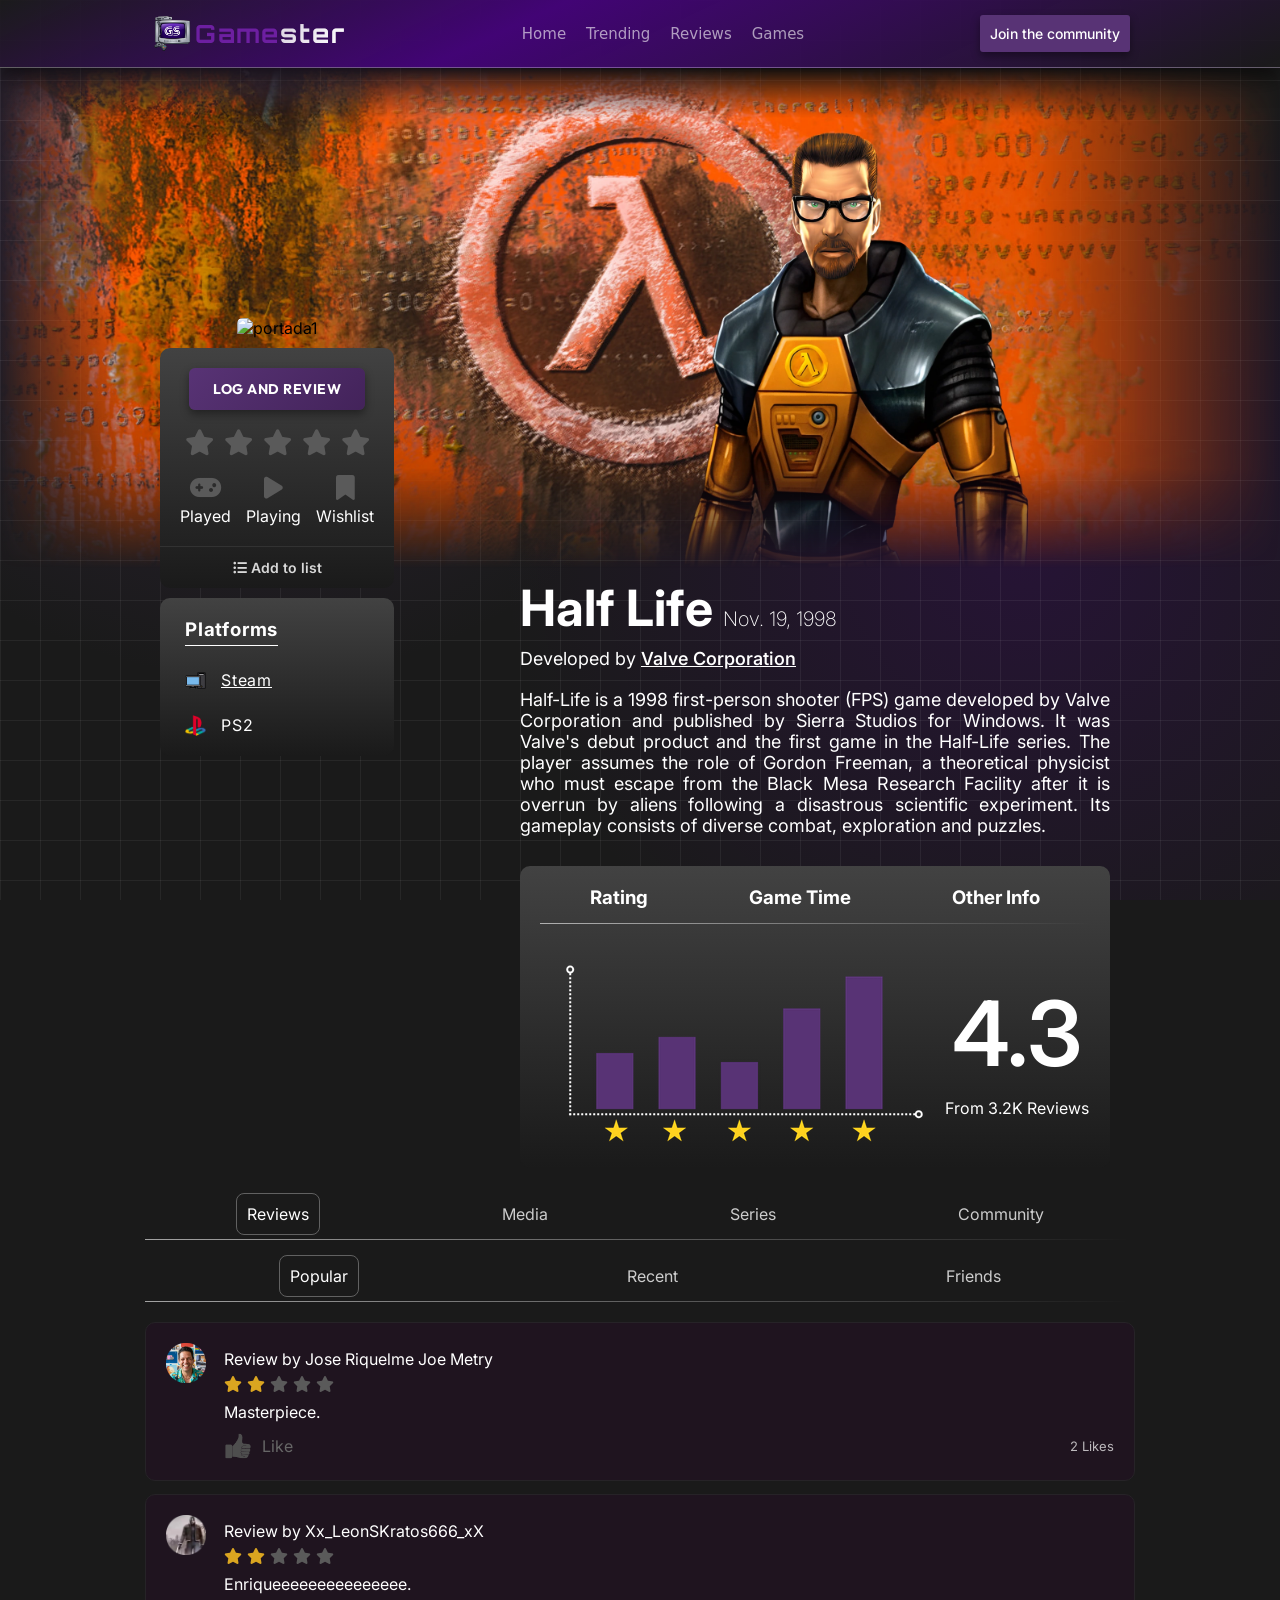
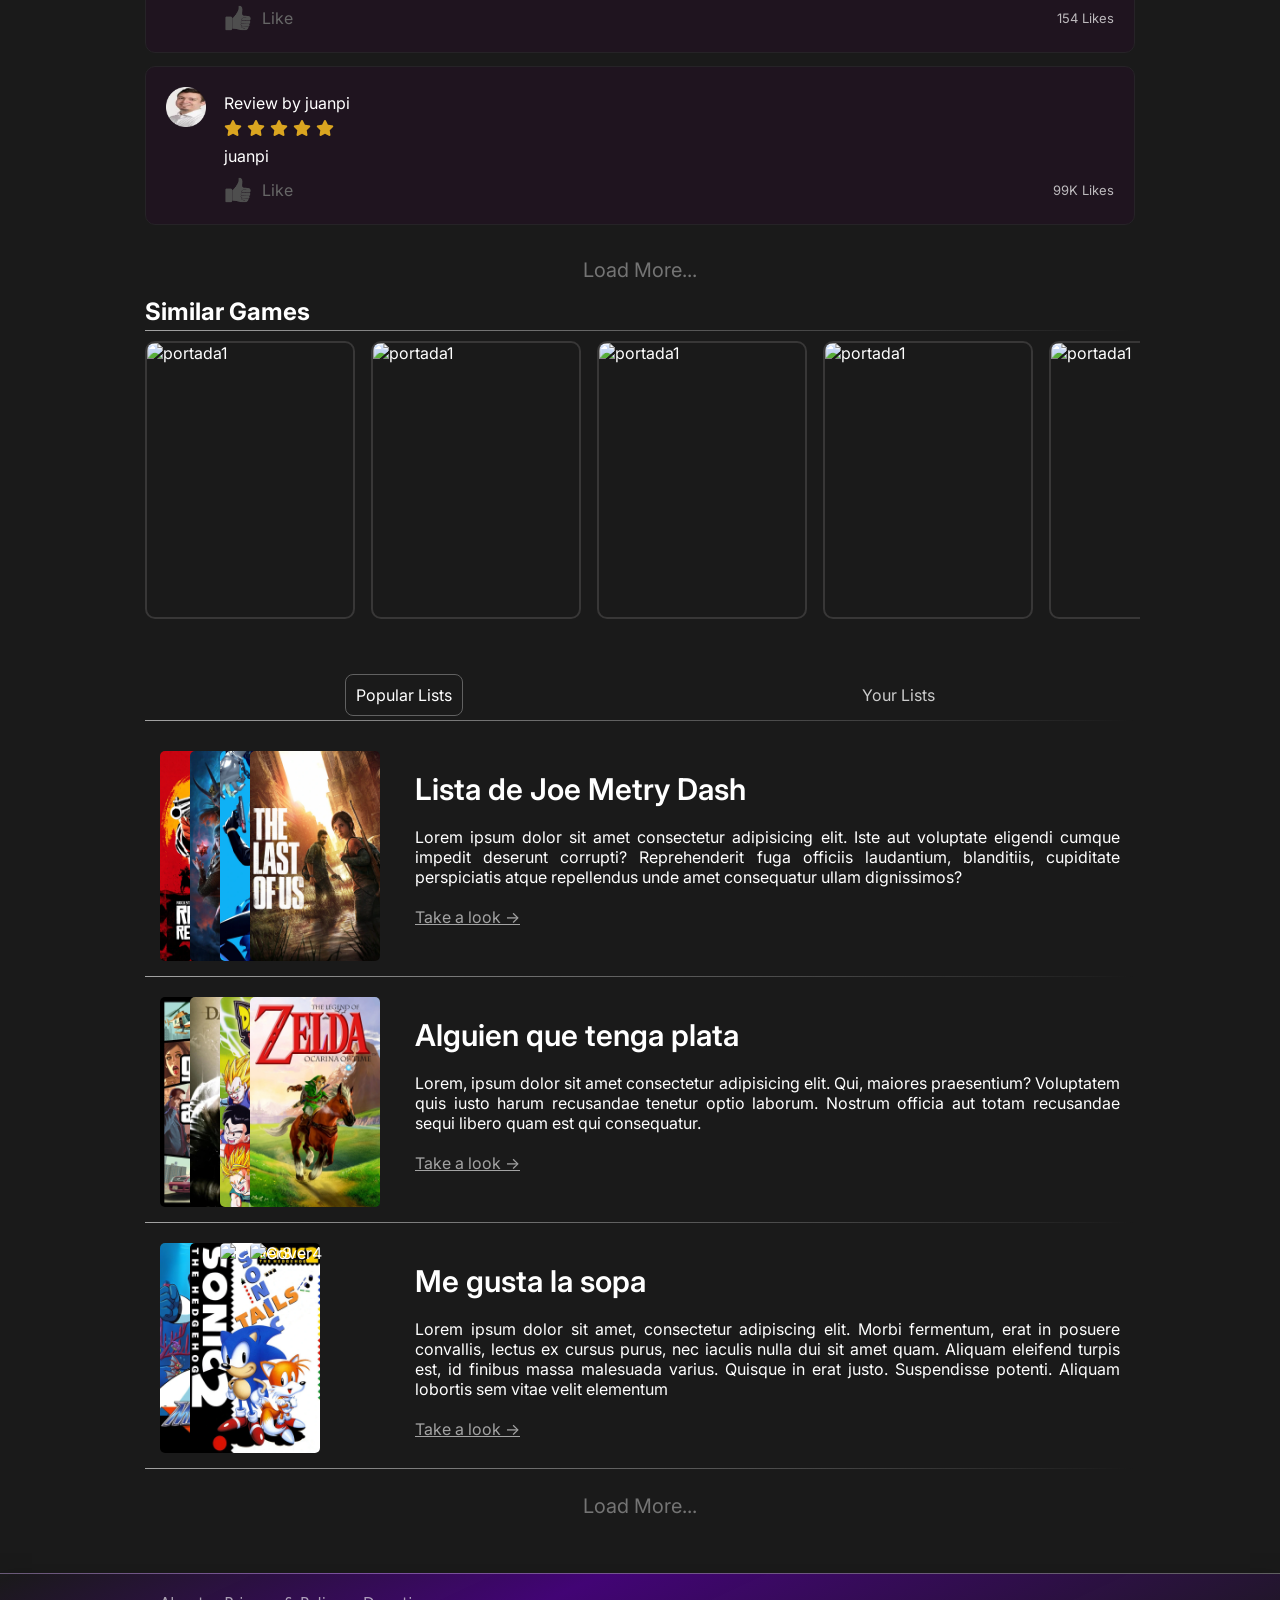
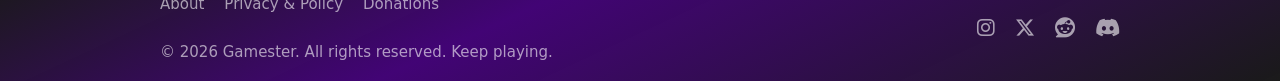
==== commit 2184680c: "ULTIMO CAMBIO AHORA SI" ====
--- a/Landing/pages/game/index.html
+++ b/Landing/pages/game/index.html
@@ -4,7 +4,7 @@
 <head>
     <meta charset="UTF-8">
     <meta name="viewport" content="width=device-width, initial-scale=1.0">
-    <title>Demo</title>
+    <title>Half-Life</title>
 
     <link rel="stylesheet" href="../../styles/base.css">
     <link rel="stylesheet" href="../../styles/header.css">
@@ -153,7 +153,7 @@
                 </div>
                 <div class="column-2">
                     <h2 class="game-title responsive-dissapear">
-                        <span>Half Life 3</span>
+                        <span>Half Life</span>
                         <span class="game-title-date">Nov. 19, 1998</span>
                     </h2>
                     <div class="game-title responsive-dissapear">
@@ -248,11 +248,11 @@
                         <div class="review-content">
                             <p class="state-text">Review by juanpi</p>
                             <div class="reviewed-stars" role="img" aria-label="Rated 0 out of 5 stars">
-                                <i class="grey-star fa-solid fa-star" aria-hidden="true"></i>
-                                <i class="grey-star fa-solid fa-star" aria-hidden="true"></i>
-                                <i class="grey-star fa-solid fa-star" aria-hidden="true"></i>
-                                <i class="grey-star fa-solid fa-star" aria-hidden="true"></i>
-                                <i class="grey-star fa-solid fa-star" aria-hidden="true"></i>
+                                <i class="yellow-star fa-solid fa-star" aria-hidden="true"></i>
+                                <i class="yellow-star fa-solid fa-star" aria-hidden="true"></i>
+                                <i class="yellow-star fa-solid fa-star" aria-hidden="true"></i>
+                                <i class="yellow-star fa-solid fa-star" aria-hidden="true"></i>
+                                <i class="yellow-star fa-solid fa-star" aria-hidden="true"></i>
                             </div>
                             <p class="state-text review-text">juanpi</p>
                             <div class="like-container">
